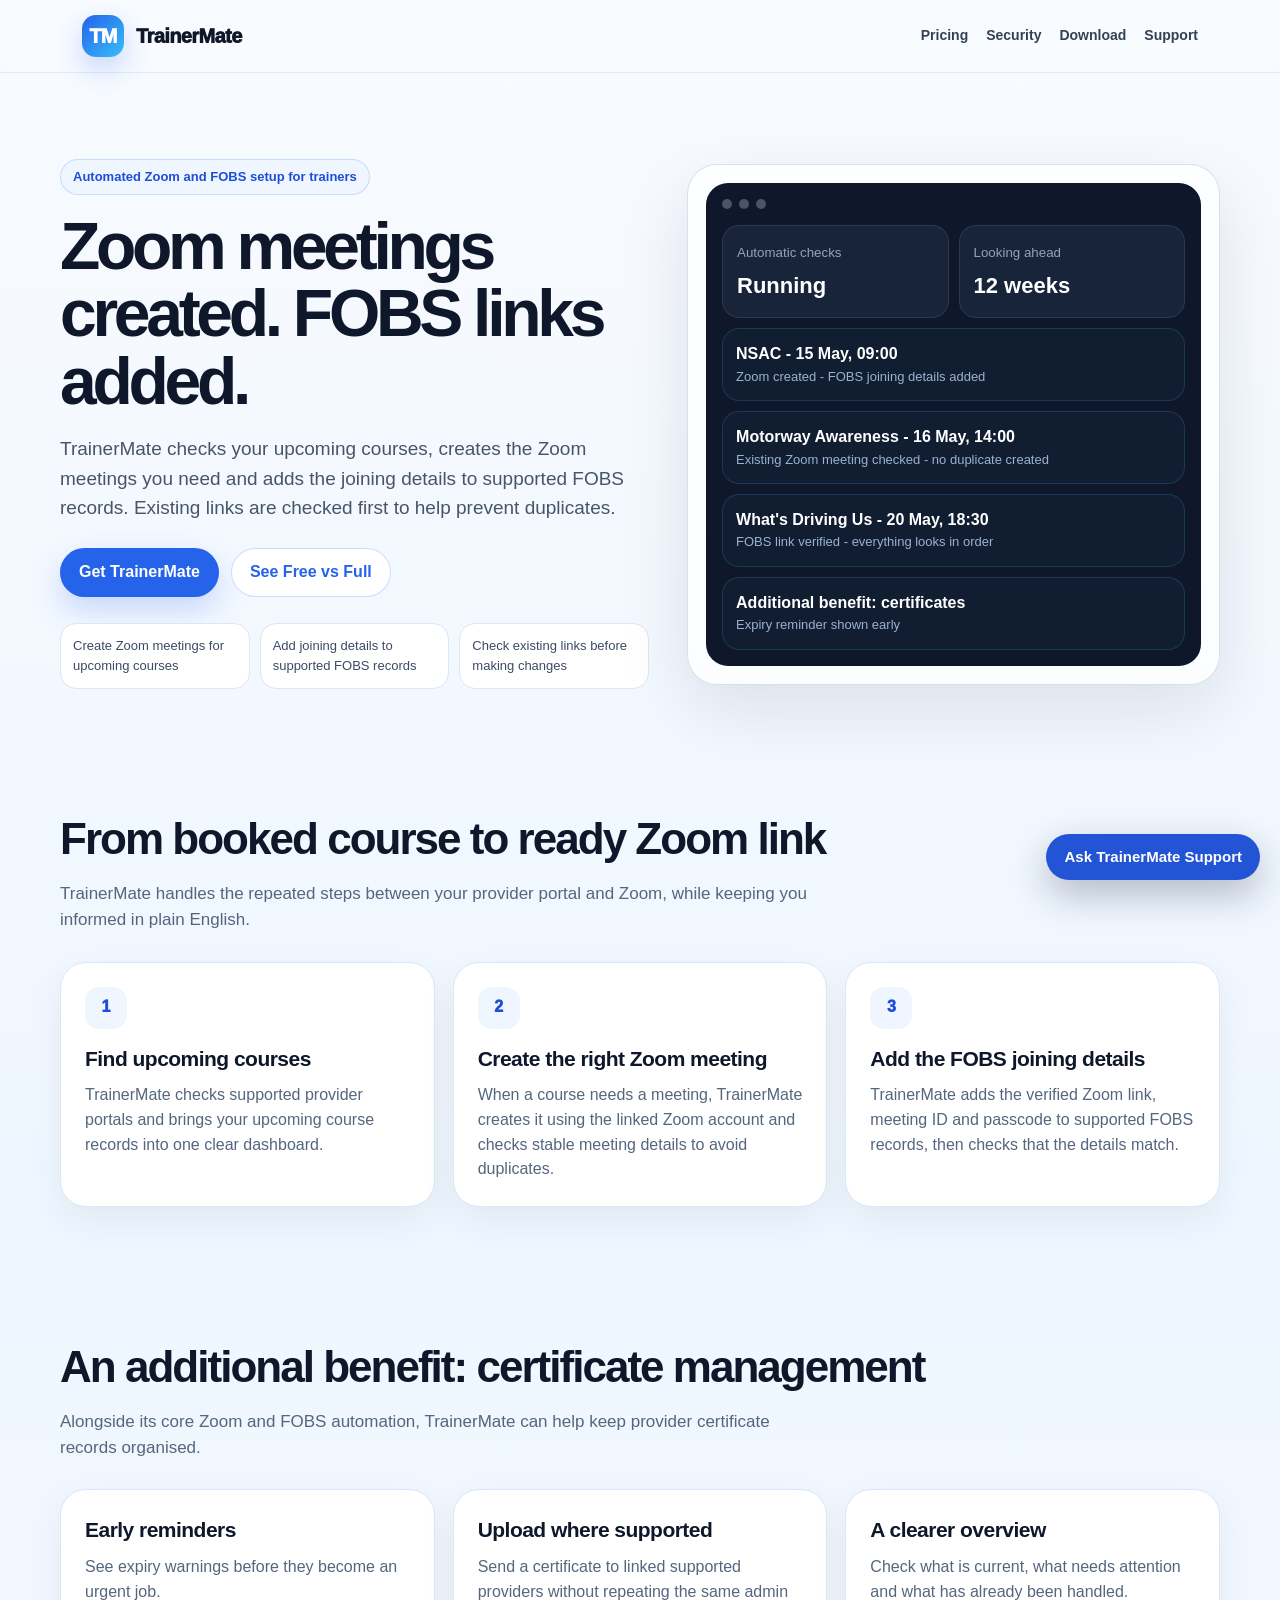
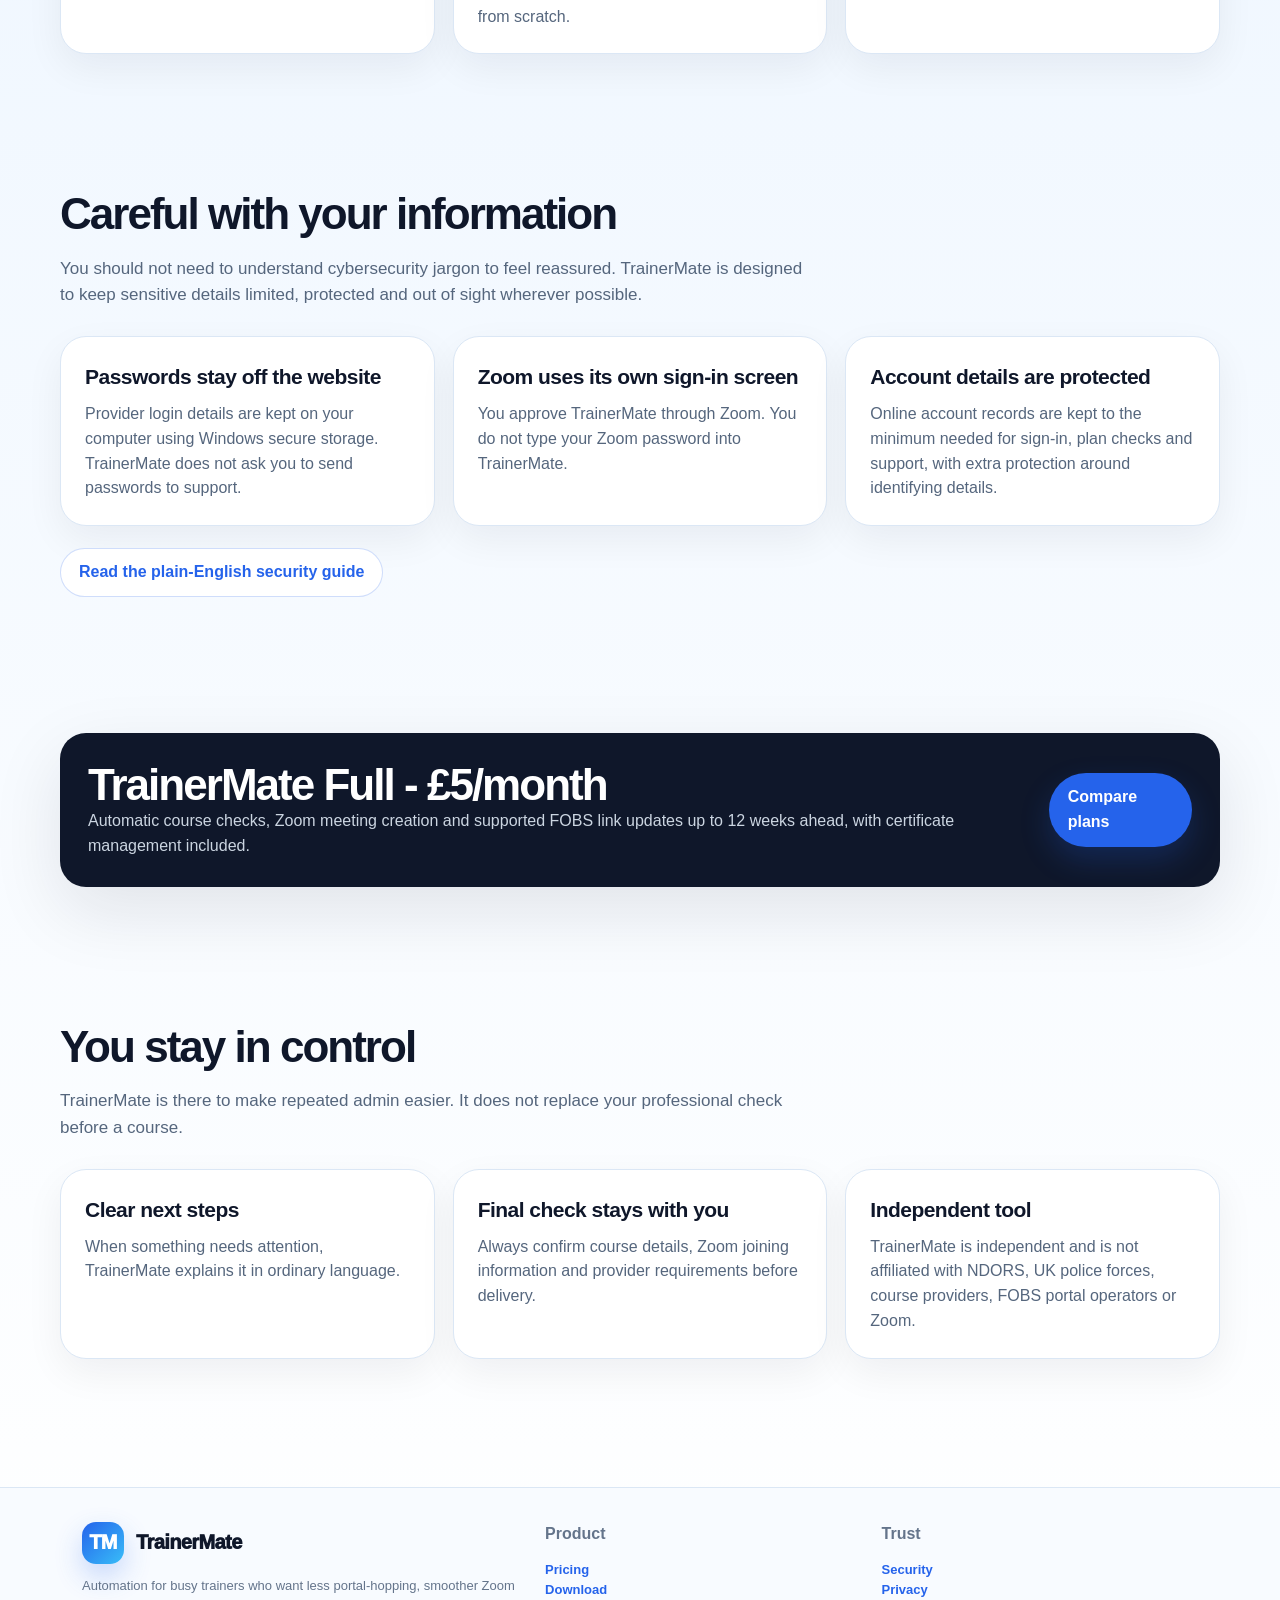
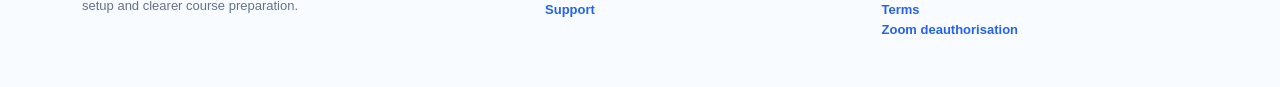
==== index.html @ 28681241 "Explain Windows publisher warning clearly" ====
<!doctype html><html lang="en"><head><meta charset="utf-8"><meta http-equiv="Cache-Control" content="no-cache, no-store, must-revalidate"><meta http-equiv="Pragma" content="no-cache"><meta http-equiv="Expires" content="0"><meta name="viewport" content="width=device-width,initial-scale=1"><title>TrainerMate — Zoom, FOBS and certificate automation for trainers</title><meta name="description" content="TrainerMate saves trainers time by creating Zoom links, adding them to supported FOBS meeting details, checking provider portals and helping manage certificates across providers."><link rel="stylesheet" href="./assets/styles.css?v=20260602-1"><style id="trainermate-inline-css">:root{--ink:#0f172a;--muted:#55667d;--line:#dbe7f5;--blue:#2563eb;--blue2:#38bdf8;--green:#059669;--amber:#d97706;--bg:#f7fbff;--panel:#ffffff;--shadow:0 24px 70px rgba(15,23,42,.10)}*{box-sizing:border-box}body{margin:0;font-family:Inter,Segoe UI,Arial,sans-serif;color:var(--ink);background:linear-gradient(180deg,#f8fbff,#eef6ff 38%,#ffffff);line-height:1.55}a{color:var(--blue);text-decoration:none;font-weight:750}a:hover{text-decoration:underline}.wrap{max-width:1160px;margin:0 auto;padding:0 22px}.top{position:sticky;top:0;z-index:20;background:rgba(248,251,255,.88);backdrop-filter:blur(14px);border-bottom:1px solid rgba(219,231,245,.8)}.nav{height:72px;display:flex;align-items:center;justify-content:space-between;gap:18px}.brand{display:flex;align-items:center;gap:12px;font-weight:950;font-size:20px;letter-spacing:-.03em;color:var(--ink)}.logo{width:42px;height:42px;border-radius:14px;background:linear-gradient(135deg,var(--blue),var(--blue2));display:grid;place-items:center;color:white;font-weight:950;box-shadow:0 12px 28px rgba(37,99,235,.24)}.links{display:flex;align-items:center;gap:18px;flex-wrap:wrap}.links a{font-size:14px;color:#334155}.btn{display:inline-flex;align-items:center;justify-content:center;gap:8px;border-radius:999px;border:1px solid transparent;background:var(--blue);color:white!important;padding:11px 18px;font-weight:850;box-shadow:0 13px 30px rgba(37,99,235,.22);text-decoration:none!important}.btn.soft{background:white;color:var(--blue)!important;border-color:rgba(37,99,235,.22);box-shadow:none}.btn.dark{background:#0f172a;color:white!important}.hero{padding:86px 0 58px;display:grid;grid-template-columns:minmax(0,1.05fr) minmax(320px,.95fr);gap:38px;align-items:center}.kicker{display:inline-flex;align-items:center;gap:8px;border:1px solid rgba(37,99,235,.18);background:#eff6ff;color:#1d4ed8;border-radius:999px;padding:7px 12px;font-weight:850;font-size:13px}.hero h1{font-size:clamp(40px,6vw,66px);line-height:1.02;letter-spacing:-.065em;margin:18px 0 16px}.lead{font-size:19px;color:#475569;max-width:650px}.hero-actions{display:flex;gap:12px;flex-wrap:wrap;margin-top:26px}.trust{display:grid;grid-template-columns:repeat(3,1fr);gap:10px;margin-top:26px}.trust div,.pill{background:white;border:1px solid var(--line);border-radius:16px;padding:12px;color:#3c4b62;font-size:13px}.mock{background:rgba(255,255,255,.74);border:1px solid rgba(148,163,184,.32);border-radius:30px;padding:18px;box-shadow:var(--shadow)}.screen{background:#0f172a;border-radius:22px;padding:16px;color:#e2e8f0;min-height:390px;overflow:hidden}.screen-top{display:flex;gap:7px;margin-bottom:16px}.screen-top span{width:10px;height:10px;border-radius:50%;background:#475569}.status-grid{display:grid;grid-template-columns:1fr 1fr;gap:10px}.status-card{background:#17243a;border:1px solid rgba(148,163,184,.16);border-radius:17px;padding:14px}.status-card small{color:#93a4ba}.status-card strong{display:block;color:white;font-size:22px;margin-top:4px}.course{background:#111d31;border:1px solid rgba(56,189,248,.18);border-radius:17px;padding:13px;margin-top:10px}.course b{color:white}.course span{display:block;color:#9ab2d0;font-size:13px}.section{padding:68px 0}.section h2{font-size:clamp(30px,4vw,44px);letter-spacing:-.045em;line-height:1.1;margin:0 0 12px}.section .intro{color:#55667d;font-size:17px;max-width:760px}.grid3{display:grid;grid-template-columns:repeat(3,1fr);gap:18px;margin-top:28px}.grid2{display:grid;grid-template-columns:repeat(2,1fr);gap:18px;margin-top:28px}.card{background:var(--panel);border:1px solid var(--line);border-radius:26px;padding:24px;box-shadow:0 14px 38px rgba(15,23,42,.06)}.card h3{margin:0 0 8px;font-size:21px;letter-spacing:-.025em}.card p{color:#55667d;margin:0}.icon{width:42px;height:42px;border-radius:14px;background:#eff6ff;color:#1d4ed8;display:grid;place-items:center;font-weight:950;margin-bottom:14px}.pricing{align-items:stretch}.price{font-size:42px;font-weight:950;letter-spacing:-.06em;margin:14px 0 4px}.features{display:grid;gap:10px;margin:18px 0}.features div{display:flex;gap:10px;color:#3b4b62}.features div:before{content:'✓';font-weight:950;color:var(--green)}.note{border-left:4px solid var(--amber);background:#fff7ed;border-radius:18px;padding:16px;color:#5f3b0b}.legal{max-width:920px}.legal h1{font-size:44px;letter-spacing:-.055em}.legal h2{font-size:26px;margin-top:36px;border-top:1px solid var(--line);padding-top:24px}.legal p,.legal li{color:#394a61}.legal ul{padding-left:22px}.footer{margin-top:60px;border-top:1px solid var(--line);background:#f8fbff;padding:34px 0;color:#64748b}.footer-grid{display:grid;grid-template-columns:1.4fr 1fr 1fr;gap:20px}.small{font-size:13px;color:#64748b}.banner{background:#0f172a;color:white;border-radius:26px;padding:28px;display:flex;align-items:center;justify-content:space-between;gap:20px;box-shadow:var(--shadow)}.banner p{color:#cbd5e1;margin:0}.security-list{display:grid;gap:14px}.security-row{display:grid;grid-template-columns:180px 1fr;gap:16px;border-bottom:1px solid var(--line);padding:14px 0}.security-row strong{color:#0f172a}.warning{border:1px solid rgba(217,119,6,.35);background:#fffbeb;border-radius:22px;padding:20px;color:#653a00}@media(max-width:880px){.hero{grid-template-columns:1fr;padding-top:50px}.grid3,.grid2,.trust,.footer-grid{grid-template-columns:1fr}.links{display:none}.banner{flex-direction:column;align-items:flex-start}.security-row{grid-template-columns:1fr}.mock{order:-1}}@media print{.top,.hero-actions,.footer{display:none}body{background:white}.card,.mock{box-shadow:none}}


.badge-line{display:flex;gap:10px;flex-wrap:wrap;margin-top:18px}.badge-line span{background:#eff6ff;border:1px solid rgba(37,99,235,.16);color:#1d4ed8;border-radius:999px;padding:8px 12px;font-weight:850;font-size:13px}.mini-list{display:grid;gap:10px;margin-top:14px}.mini-list div{background:#f8fbff;border:1px solid var(--line);border-radius:16px;padding:12px;color:#3b4b62}.timeline{display:grid;gap:12px;margin-top:24px}.timeline div{background:white;border:1px solid var(--line);border-radius:20px;padding:16px}.timeline b{display:block;margin-bottom:4px}.muted{color:#64748b}.center-actions{display:flex;gap:12px;flex-wrap:wrap;margin-top:22px}.quote{font-size:20px;line-height:1.45;color:#334155;background:#f8fbff;border:1px solid var(--line);border-radius:24px;padding:22px}.table-card{overflow:auto}.compare{width:100%;border-collapse:collapse}.compare th,.compare td{border-bottom:1px solid var(--line);padding:13px;text-align:left;vertical-align:top}.compare th{color:#0f172a}.compare td{color:#475569}.compare tr:last-child td{border-bottom:0}
</style></head><body><header class="top"><div class="wrap nav"><a class="brand" href="index.html"><span class="logo">TM</span><span>TrainerMate</span></a><nav class="links"><a href="pricing.html">Pricing</a><a href="security.html">Security</a><a href="download.html">Download</a><a href="support.html">Support</a></nav></div></header><main>
<section class="wrap hero"><div><span class="kicker">Automated Zoom and FOBS setup for trainers</span><h1>Zoom meetings created. FOBS links added.</h1><p class="lead">TrainerMate checks your upcoming courses, creates the Zoom meetings you need and adds the joining details to supported FOBS records. Existing links are checked first to help prevent duplicates.</p><div class="hero-actions"><a class="btn" href="download.html">Get TrainerMate</a><a class="btn soft" href="pricing.html">See Free vs Full</a></div><div class="trust"><div>Create Zoom meetings for upcoming courses</div><div>Add joining details to supported FOBS records</div><div>Check existing links before making changes</div></div></div><div class="mock"><div class="screen"><div class="screen-top"><span></span><span></span><span></span></div><div class="status-grid"><div class="status-card"><small>Automatic checks</small><strong>Running</strong></div><div class="status-card"><small>Looking ahead</small><strong>12 weeks</strong></div></div><div class="course"><b>NSAC - 15 May, 09:00</b><span>Zoom created - FOBS joining details added</span></div><div class="course"><b>Motorway Awareness - 16 May, 14:00</b><span>Existing Zoom meeting checked - no duplicate created</span></div><div class="course"><b>What's Driving Us - 20 May, 18:30</b><span>FOBS link verified - everything looks in order</span></div><div class="course"><b>Additional benefit: certificates</b><span>Expiry reminder shown early</span></div></div></div></section>
<section class="wrap section"><h2>From booked course to ready Zoom link</h2><p class="intro">TrainerMate handles the repeated steps between your provider portal and Zoom, while keeping you informed in plain English.</p><div class="grid3"><div class="card"><div class="icon">1</div><h3>Find upcoming courses</h3><p>TrainerMate checks supported provider portals and brings your upcoming course records into one clear dashboard.</p></div><div class="card"><div class="icon">2</div><h3>Create the right Zoom meeting</h3><p>When a course needs a meeting, TrainerMate creates it using the linked Zoom account and checks stable meeting details to avoid duplicates.</p></div><div class="card"><div class="icon">3</div><h3>Add the FOBS joining details</h3><p>TrainerMate adds the verified Zoom link, meeting ID and passcode to supported FOBS records, then checks that the details match.</p></div></div></section>
<section class="wrap section"><h2>An additional benefit: certificate management</h2><p class="intro">Alongside its core Zoom and FOBS automation, TrainerMate can help keep provider certificate records organised.</p><div class="grid3"><div class="card"><h3>Early reminders</h3><p>See expiry warnings before they become an urgent job.</p></div><div class="card"><h3>Upload where supported</h3><p>Send a certificate to linked supported providers without repeating the same admin from scratch.</p></div><div class="card"><h3>A clearer overview</h3><p>Check what is current, what needs attention and what has already been handled.</p></div></div></section>
<section class="wrap section"><h2>Careful with your information</h2><p class="intro">You should not need to understand cybersecurity jargon to feel reassured. TrainerMate is designed to keep sensitive details limited, protected and out of sight wherever possible.</p><div class="grid3"><div class="card"><h3>Passwords stay off the website</h3><p>Provider login details are kept on your computer using Windows secure storage. TrainerMate does not ask you to send passwords to support.</p></div><div class="card"><h3>Zoom uses its own sign-in screen</h3><p>You approve TrainerMate through Zoom. You do not type your Zoom password into TrainerMate.</p></div><div class="card"><h3>Account details are protected</h3><p>Online account records are kept to the minimum needed for sign-in, plan checks and support, with extra protection around identifying details.</p></div></div><div class="center-actions"><a class="btn soft" href="security.html">Read the plain-English security guide</a></div></section>
<section class="wrap section"><div class="banner"><div><h2 style="margin:0;color:white">TrainerMate Full - &pound;5/month</h2><p>Automatic course checks, Zoom meeting creation and supported FOBS link updates up to 12 weeks ahead, with certificate management included.</p></div><a class="btn" href="pricing.html">Compare plans</a></div></section>
<section class="wrap section"><h2>You stay in control</h2><p class="intro">TrainerMate is there to make repeated admin easier. It does not replace your professional check before a course.</p><div class="grid3"><div class="card"><h3>Clear next steps</h3><p>When something needs attention, TrainerMate explains it in ordinary language.</p></div><div class="card"><h3>Final check stays with you</h3><p>Always confirm course details, Zoom joining information and provider requirements before delivery.</p></div><div class="card"><h3>Independent tool</h3><p>TrainerMate is independent and is not affiliated with NDORS, UK police forces, course providers, FOBS portal operators or Zoom.</p></div></div></section>
</main><footer class="footer"><div class="wrap footer-grid"><div><a class="brand" href="index.html"><span class="logo">TM</span><span>TrainerMate</span></a><p class="small" style="margin-top:12px">Automation for busy trainers who want less portal-hopping, smoother Zoom setup and clearer course preparation.</p></div><div><b>Product</b><p class="small"><a href="pricing.html">Pricing</a><br><a href="download.html">Download</a><br><a href="support.html">Support</a></p></div><div><b>Trust</b><p class="small"><a href="security.html">Security</a><br><a href="privacy.html">Privacy</a><br><a href="terms.html">Terms</a><br><a href="zoom-deauthorization.html">Zoom deauthorisation</a></p></div></div></footer><script src="./assets/site-refresh.js?v=20260813-2"></script></body></html>
---- assets/styles.css ----
:root{--ink:#0f172a;--muted:#55667d;--line:#dbe7f5;--blue:#2563eb;--blue2:#38bdf8;--green:#059669;--amber:#d97706;--bg:#f7fbff;--panel:#ffffff;--shadow:0 24px 70px rgba(15,23,42,.10)}*{box-sizing:border-box}body{margin:0;font-family:Inter,Segoe UI,Arial,sans-serif;color:var(--ink);background:linear-gradient(180deg,#f8fbff,#eef6ff 38%,#ffffff);line-height:1.55}a{color:var(--blue);text-decoration:none;font-weight:750}a:hover{text-decoration:underline}.wrap{max-width:1160px;margin:0 auto;padding:0 22px}.top{position:sticky;top:0;z-index:20;background:rgba(248,251,255,.88);backdrop-filter:blur(14px);border-bottom:1px solid rgba(219,231,245,.8)}.nav{height:72px;display:flex;align-items:center;justify-content:space-between;gap:18px}.brand{display:flex;align-items:center;gap:12px;font-weight:950;font-size:20px;letter-spacing:-.03em;color:var(--ink)}.logo{width:42px;height:42px;border-radius:14px;background:linear-gradient(135deg,var(--blue),var(--blue2));display:grid;place-items:center;color:white;font-weight:950;box-shadow:0 12px 28px rgba(37,99,235,.24)}.links{display:flex;align-items:center;gap:18px;flex-wrap:wrap}.links a{font-size:14px;color:#334155}.btn{display:inline-flex;align-items:center;justify-content:center;gap:8px;border-radius:999px;border:1px solid transparent;background:var(--blue);color:white!important;padding:11px 18px;font-weight:850;box-shadow:0 13px 30px rgba(37,99,235,.22);text-decoration:none!important}.btn.soft{background:white;color:var(--blue)!important;border-color:rgba(37,99,235,.22);box-shadow:none}.btn.dark{background:#0f172a;color:white!important}.hero{padding:86px 0 58px;display:grid;grid-template-columns:minmax(0,1.05fr) minmax(320px,.95fr);gap:38px;align-items:center}.kicker{display:inline-flex;align-items:center;gap:8px;border:1px solid rgba(37,99,235,.18);background:#eff6ff;color:#1d4ed8;border-radius:999px;padding:7px 12px;font-weight:850;font-size:13px}.hero h1{font-size:clamp(40px,6vw,66px);line-height:1.02;letter-spacing:-.065em;margin:18px 0 16px}.lead{font-size:19px;color:#475569;max-width:650px}.hero-actions{display:flex;gap:12px;flex-wrap:wrap;margin-top:26px}.trust{display:grid;grid-template-columns:repeat(3,1fr);gap:10px;margin-top:26px}.trust div,.pill{background:white;border:1px solid var(--line);border-radius:16px;padding:12px;color:#3c4b62;font-size:13px}.mock{background:rgba(255,255,255,.74);border:1px solid rgba(148,163,184,.32);border-radius:30px;padding:18px;box-shadow:var(--shadow)}.screen{background:#0f172a;border-radius:22px;padding:16px;color:#e2e8f0;min-height:390px;overflow:hidden}.screen-top{display:flex;gap:7px;margin-bottom:16px}.screen-top span{width:10px;height:10px;border-radius:50%;background:#475569}.status-grid{display:grid;grid-template-columns:1fr 1fr;gap:10px}.status-card{background:#17243a;border:1px solid rgba(148,163,184,.16);border-radius:17px;padding:14px}.status-card small{color:#93a4ba}.status-card strong{display:block;color:white;font-size:22px;margin-top:4px}.course{background:#111d31;border:1px solid rgba(56,189,248,.18);border-radius:17px;padding:13px;margin-top:10px}.course b{color:white}.course span{display:block;color:#9ab2d0;font-size:13px}.section{padding:68px 0}.section h2{font-size:clamp(30px,4vw,44px);letter-spacing:-.045em;line-height:1.1;margin:0 0 12px}.section .intro{color:#55667d;font-size:17px;max-width:760px}.grid3{display:grid;grid-template-columns:repeat(3,1fr);gap:18px;margin-top:28px}.grid2{display:grid;grid-template-columns:repeat(2,1fr);gap:18px;margin-top:28px}.card{background:var(--panel);border:1px solid var(--line);border-radius:26px;padding:24px;box-shadow:0 14px 38px rgba(15,23,42,.06)}.card h3{margin:0 0 8px;font-size:21px;letter-spacing:-.025em}.card p{color:#55667d;margin:0}.icon{width:42px;height:42px;border-radius:14px;background:#eff6ff;color:#1d4ed8;display:grid;place-items:center;font-weight:950;margin-bottom:14px}.pricing{align-items:stretch}.price{font-size:42px;font-weight:950;letter-spacing:-.06em;margin:14px 0 4px}.features{display:grid;gap:10px;margin:18px 0}.features div{display:flex;gap:10px;color:#3b4b62}.features div:before{content:'✓';font-weight:950;color:var(--green)}.note{border-left:4px solid var(--amber);background:#fff7ed;border-radius:18px;padding:16px;color:#5f3b0b}.legal{max-width:920px}.legal h1{font-size:44px;letter-spacing:-.055em}.legal h2{font-size:26px;margin-top:36px;border-top:1px solid var(--line);padding-top:24px}.legal p,.legal li{color:#394a61}.legal ul{padding-left:22px}.footer{margin-top:60px;border-top:1px solid var(--line);background:#f8fbff;padding:34px 0;color:#64748b}.footer-grid{display:grid;grid-template-columns:1.4fr 1fr 1fr;gap:20px}.small{font-size:13px;color:#64748b}.banner{background:#0f172a;color:white;border-radius:26px;padding:28px;display:flex;align-items:center;justify-content:space-between;gap:20px;box-shadow:var(--shadow)}.banner p{color:#cbd5e1;margin:0}.security-list{display:grid;gap:14px}.security-row{display:grid;grid-template-columns:180px 1fr;gap:16px;border-bottom:1px solid var(--line);padding:14px 0}.security-row strong{color:#0f172a}.warning{border:1px solid rgba(217,119,6,.35);background:#fffbeb;border-radius:22px;padding:20px;color:#653a00}@media(max-width:880px){.hero{grid-template-columns:1fr;padding-top:50px}.grid3,.grid2,.trust,.footer-grid{grid-template-columns:1fr}.links{display:none}.banner{flex-direction:column;align-items:flex-start}.security-row{grid-template-columns:1fr}.mock{order:-1}}@media print{.top,.hero-actions,.footer{display:none}body{background:white}.card,.mock{box-shadow:none}}


.badge-line{display:flex;gap:10px;flex-wrap:wrap;margin-top:18px}.badge-line span{background:#eff6ff;border:1px solid rgba(37,99,235,.16);color:#1d4ed8;border-radius:999px;padding:8px 12px;font-weight:850;font-size:13px}.mini-list{display:grid;gap:10px;margin-top:14px}.mini-list div{background:#f8fbff;border:1px solid var(--line);border-radius:16px;padding:12px;color:#3b4b62}.timeline{display:grid;gap:12px;margin-top:24px}.timeline div{background:white;border:1px solid var(--line);border-radius:20px;padding:16px}.timeline b{display:block;margin-bottom:4px}.muted{color:#64748b}.center-actions{display:flex;gap:12px;flex-wrap:wrap;margin-top:22px}.quote{font-size:20px;line-height:1.45;color:#334155;background:#f8fbff;border:1px solid var(--line);border-radius:24px;padding:22px}.table-card{overflow:auto}.compare{width:100%;border-collapse:collapse}.compare th,.compare td{border-bottom:1px solid var(--line);padding:13px;text-align:left;vertical-align:top}.compare th{color:#0f172a}.compare td{color:#475569}.compare tr:last-child td{border-bottom:0}
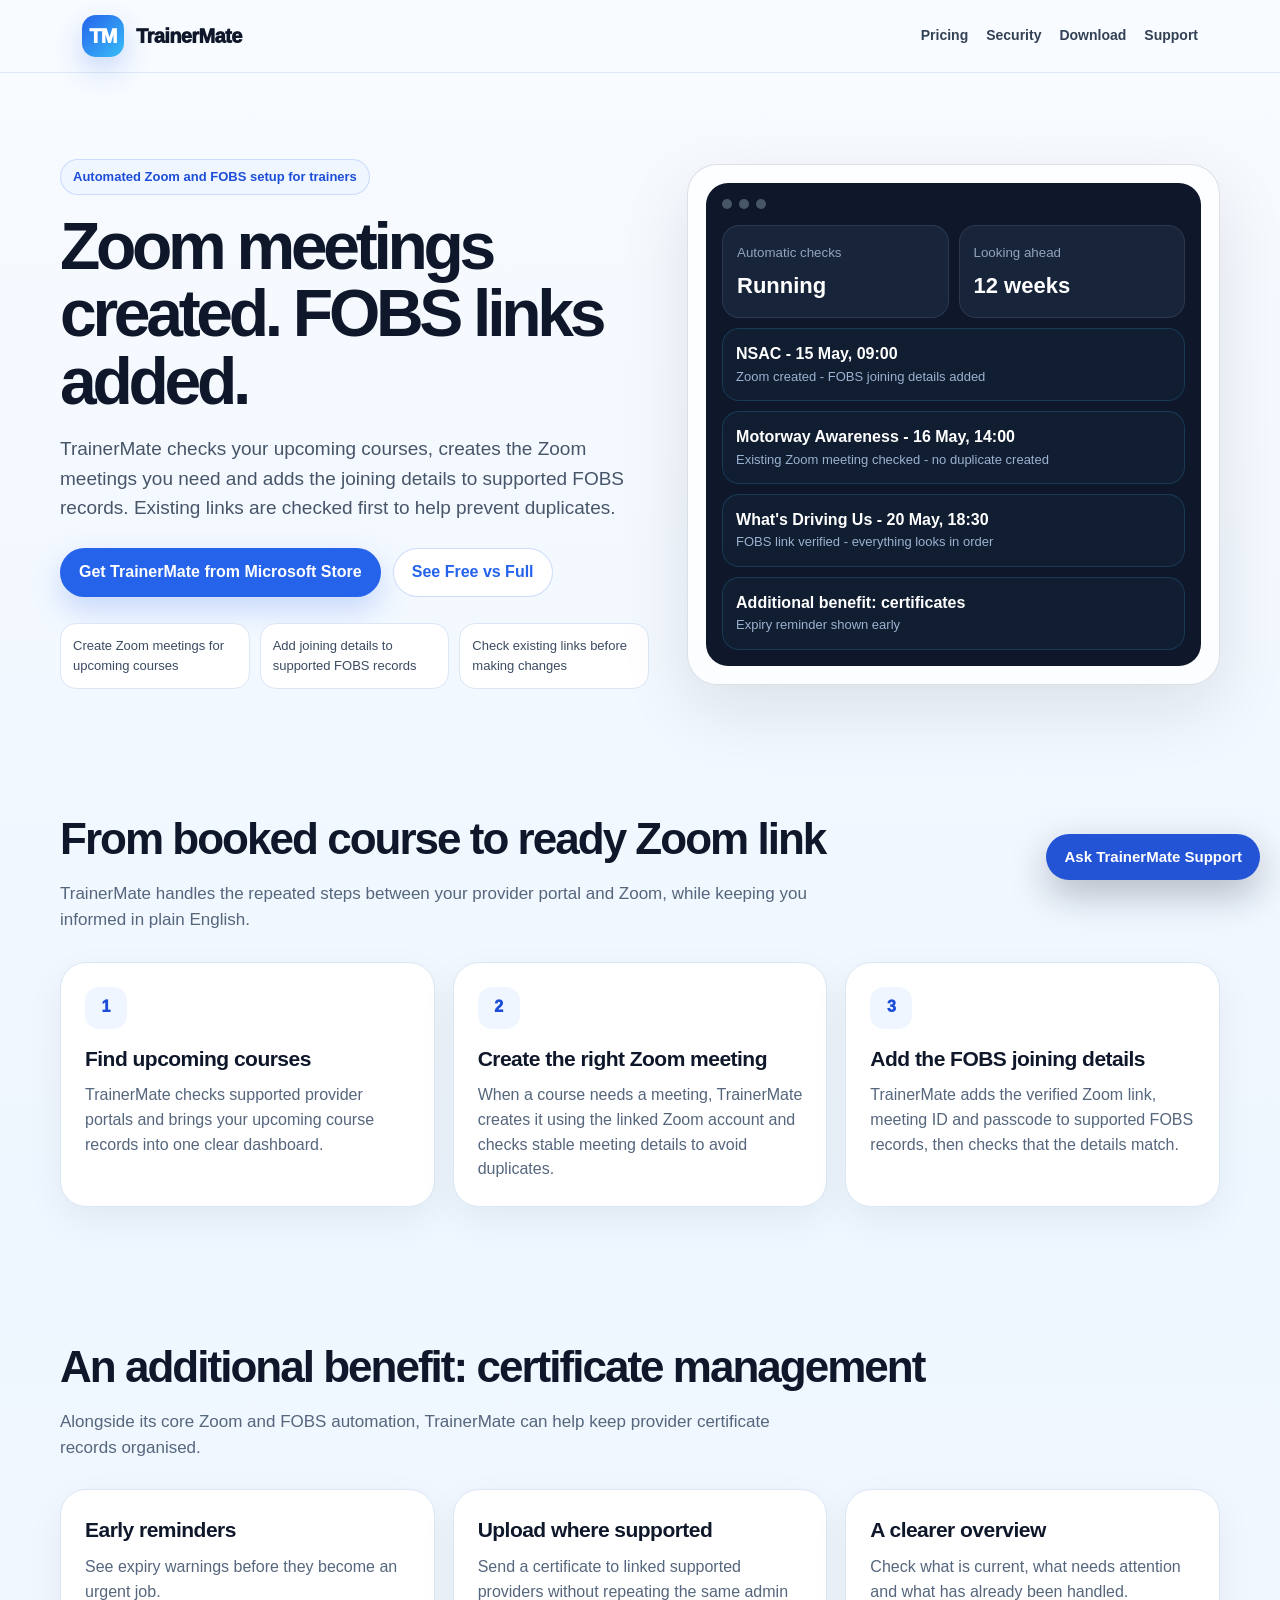
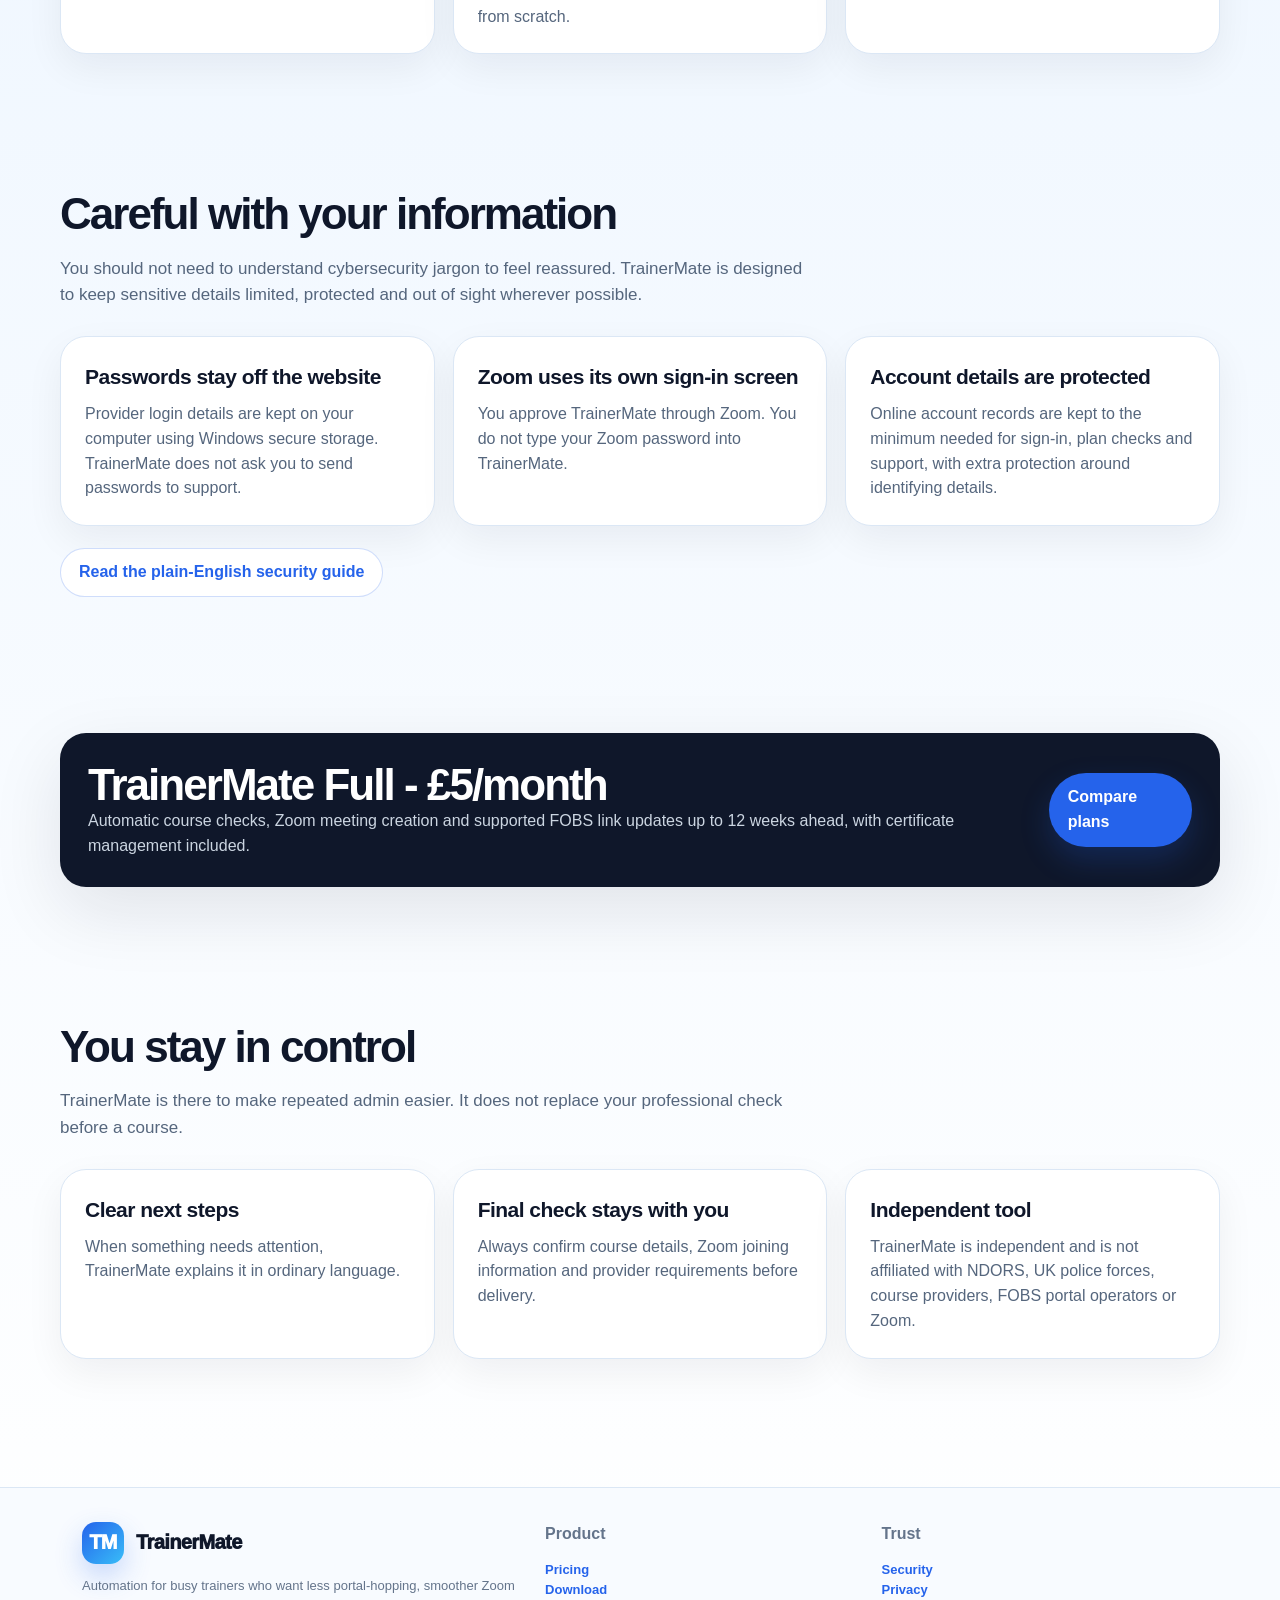
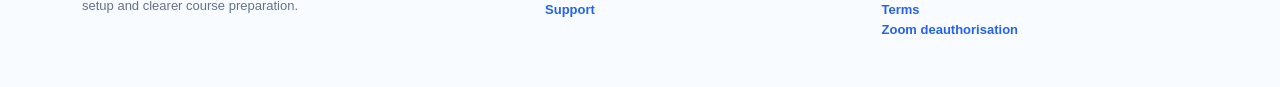
==== commit bff7da69: "Link homepage CTA to Microsoft Store" ====
--- a/index.html
+++ b/index.html
@@ -3,10 +3,10 @@
 
 .badge-line{display:flex;gap:10px;flex-wrap:wrap;margin-top:18px}.badge-line span{background:#eff6ff;border:1px solid rgba(37,99,235,.16);color:#1d4ed8;border-radius:999px;padding:8px 12px;font-weight:850;font-size:13px}.mini-list{display:grid;gap:10px;margin-top:14px}.mini-list div{background:#f8fbff;border:1px solid var(--line);border-radius:16px;padding:12px;color:#3b4b62}.timeline{display:grid;gap:12px;margin-top:24px}.timeline div{background:white;border:1px solid var(--line);border-radius:20px;padding:16px}.timeline b{display:block;margin-bottom:4px}.muted{color:#64748b}.center-actions{display:flex;gap:12px;flex-wrap:wrap;margin-top:22px}.quote{font-size:20px;line-height:1.45;color:#334155;background:#f8fbff;border:1px solid var(--line);border-radius:24px;padding:22px}.table-card{overflow:auto}.compare{width:100%;border-collapse:collapse}.compare th,.compare td{border-bottom:1px solid var(--line);padding:13px;text-align:left;vertical-align:top}.compare th{color:#0f172a}.compare td{color:#475569}.compare tr:last-child td{border-bottom:0}
 </style></head><body><header class="top"><div class="wrap nav"><a class="brand" href="index.html"><span class="logo">TM</span><span>TrainerMate</span></a><nav class="links"><a href="pricing.html">Pricing</a><a href="security.html">Security</a><a href="download.html">Download</a><a href="support.html">Support</a></nav></div></header><main>
-<section class="wrap hero"><div><span class="kicker">Automated Zoom and FOBS setup for trainers</span><h1>Zoom meetings created. FOBS links added.</h1><p class="lead">TrainerMate checks your upcoming courses, creates the Zoom meetings you need and adds the joining details to supported FOBS records. Existing links are checked first to help prevent duplicates.</p><div class="hero-actions"><a class="btn" href="download.html">Get TrainerMate</a><a class="btn soft" href="pricing.html">See Free vs Full</a></div><div class="trust"><div>Create Zoom meetings for upcoming courses</div><div>Add joining details to supported FOBS records</div><div>Check existing links before making changes</div></div></div><div class="mock"><div class="screen"><div class="screen-top"><span></span><span></span><span></span></div><div class="status-grid"><div class="status-card"><small>Automatic checks</small><strong>Running</strong></div><div class="status-card"><small>Looking ahead</small><strong>12 weeks</strong></div></div><div class="course"><b>NSAC - 15 May, 09:00</b><span>Zoom created - FOBS joining details added</span></div><div class="course"><b>Motorway Awareness - 16 May, 14:00</b><span>Existing Zoom meeting checked - no duplicate created</span></div><div class="course"><b>What's Driving Us - 20 May, 18:30</b><span>FOBS link verified - everything looks in order</span></div><div class="course"><b>Additional benefit: certificates</b><span>Expiry reminder shown early</span></div></div></div></section>
+<section class="wrap hero"><div><span class="kicker">Automated Zoom and FOBS setup for trainers</span><h1>Zoom meetings created. FOBS links added.</h1><p class="lead">TrainerMate checks your upcoming courses, creates the Zoom meetings you need and adds the joining details to supported FOBS records. Existing links are checked first to help prevent duplicates.</p><div class="hero-actions"><a class="btn" href="https://apps.microsoft.com/detail/9MWHCG72WP2N">Get TrainerMate from Microsoft Store</a><a class="btn soft" href="pricing.html">See Free vs Full</a></div><div class="trust"><div>Create Zoom meetings for upcoming courses</div><div>Add joining details to supported FOBS records</div><div>Check existing links before making changes</div></div></div><div class="mock"><div class="screen"><div class="screen-top"><span></span><span></span><span></span></div><div class="status-grid"><div class="status-card"><small>Automatic checks</small><strong>Running</strong></div><div class="status-card"><small>Looking ahead</small><strong>12 weeks</strong></div></div><div class="course"><b>NSAC - 15 May, 09:00</b><span>Zoom created - FOBS joining details added</span></div><div class="course"><b>Motorway Awareness - 16 May, 14:00</b><span>Existing Zoom meeting checked - no duplicate created</span></div><div class="course"><b>What's Driving Us - 20 May, 18:30</b><span>FOBS link verified - everything looks in order</span></div><div class="course"><b>Additional benefit: certificates</b><span>Expiry reminder shown early</span></div></div></div></section>
 <section class="wrap section"><h2>From booked course to ready Zoom link</h2><p class="intro">TrainerMate handles the repeated steps between your provider portal and Zoom, while keeping you informed in plain English.</p><div class="grid3"><div class="card"><div class="icon">1</div><h3>Find upcoming courses</h3><p>TrainerMate checks supported provider portals and brings your upcoming course records into one clear dashboard.</p></div><div class="card"><div class="icon">2</div><h3>Create the right Zoom meeting</h3><p>When a course needs a meeting, TrainerMate creates it using the linked Zoom account and checks stable meeting details to avoid duplicates.</p></div><div class="card"><div class="icon">3</div><h3>Add the FOBS joining details</h3><p>TrainerMate adds the verified Zoom link, meeting ID and passcode to supported FOBS records, then checks that the details match.</p></div></div></section>
 <section class="wrap section"><h2>An additional benefit: certificate management</h2><p class="intro">Alongside its core Zoom and FOBS automation, TrainerMate can help keep provider certificate records organised.</p><div class="grid3"><div class="card"><h3>Early reminders</h3><p>See expiry warnings before they become an urgent job.</p></div><div class="card"><h3>Upload where supported</h3><p>Send a certificate to linked supported providers without repeating the same admin from scratch.</p></div><div class="card"><h3>A clearer overview</h3><p>Check what is current, what needs attention and what has already been handled.</p></div></div></section>
 <section class="wrap section"><h2>Careful with your information</h2><p class="intro">You should not need to understand cybersecurity jargon to feel reassured. TrainerMate is designed to keep sensitive details limited, protected and out of sight wherever possible.</p><div class="grid3"><div class="card"><h3>Passwords stay off the website</h3><p>Provider login details are kept on your computer using Windows secure storage. TrainerMate does not ask you to send passwords to support.</p></div><div class="card"><h3>Zoom uses its own sign-in screen</h3><p>You approve TrainerMate through Zoom. You do not type your Zoom password into TrainerMate.</p></div><div class="card"><h3>Account details are protected</h3><p>Online account records are kept to the minimum needed for sign-in, plan checks and support, with extra protection around identifying details.</p></div></div><div class="center-actions"><a class="btn soft" href="security.html">Read the plain-English security guide</a></div></section>
 <section class="wrap section"><div class="banner"><div><h2 style="margin:0;color:white">TrainerMate Full - &pound;5/month</h2><p>Automatic course checks, Zoom meeting creation and supported FOBS link updates up to 12 weeks ahead, with certificate management included.</p></div><a class="btn" href="pricing.html">Compare plans</a></div></section>
 <section class="wrap section"><h2>You stay in control</h2><p class="intro">TrainerMate is there to make repeated admin easier. It does not replace your professional check before a course.</p><div class="grid3"><div class="card"><h3>Clear next steps</h3><p>When something needs attention, TrainerMate explains it in ordinary language.</p></div><div class="card"><h3>Final check stays with you</h3><p>Always confirm course details, Zoom joining information and provider requirements before delivery.</p></div><div class="card"><h3>Independent tool</h3><p>TrainerMate is independent and is not affiliated with NDORS, UK police forces, course providers, FOBS portal operators or Zoom.</p></div></div></section>
-</main><footer class="footer"><div class="wrap footer-grid"><div><a class="brand" href="index.html"><span class="logo">TM</span><span>TrainerMate</span></a><p class="small" style="margin-top:12px">Automation for busy trainers who want less portal-hopping, smoother Zoom setup and clearer course preparation.</p></div><div><b>Product</b><p class="small"><a href="pricing.html">Pricing</a><br><a href="download.html">Download</a><br><a href="support.html">Support</a></p></div><div><b>Trust</b><p class="small"><a href="security.html">Security</a><br><a href="privacy.html">Privacy</a><br><a href="terms.html">Terms</a><br><a href="zoom-deauthorization.html">Zoom deauthorisation</a></p></div></div></footer><script src="./assets/site-refresh.js?v=20260813-2"></script></body></html>
+</main><footer class="footer"><div class="wrap footer-grid"><div><a class="brand" href="index.html"><span class="logo">TM</span><span>TrainerMate</span></a><p class="small" style="margin-top:12px">Automation for busy trainers who want less portal-hopping, smoother Zoom setup and clearer course preparation.</p></div><div><b>Product</b><p class="small"><a href="pricing.html">Pricing</a><br><a href="download.html">Download</a><br><a href="support.html">Support</a></p></div><div><b>Trust</b><p class="small"><a href="security.html">Security</a><br><a href="privacy.html">Privacy</a><br><a href="terms.html">Terms</a><br><a href="zoom-deauthorization.html">Zoom deauthorisation</a></p></div></div></footer><script src="./assets/site-refresh.js?v=20260813-4"></script></body></html>
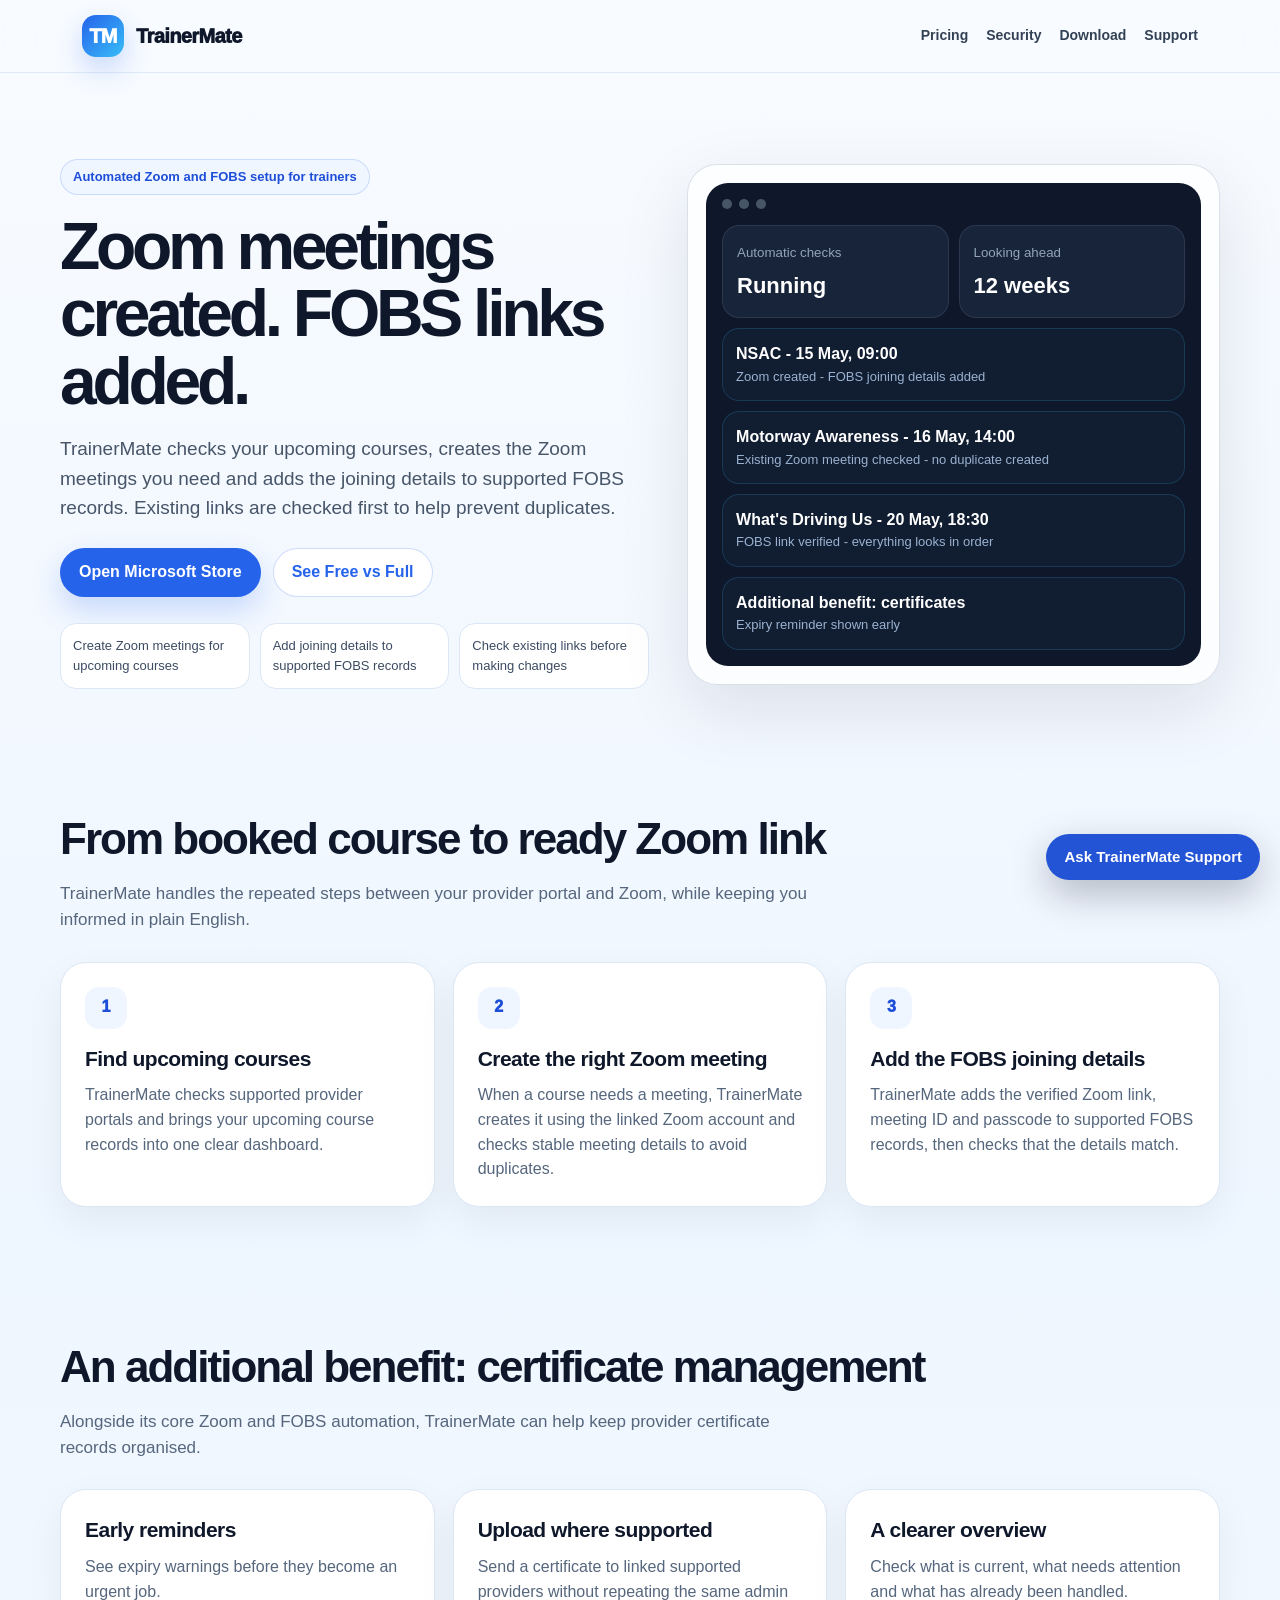
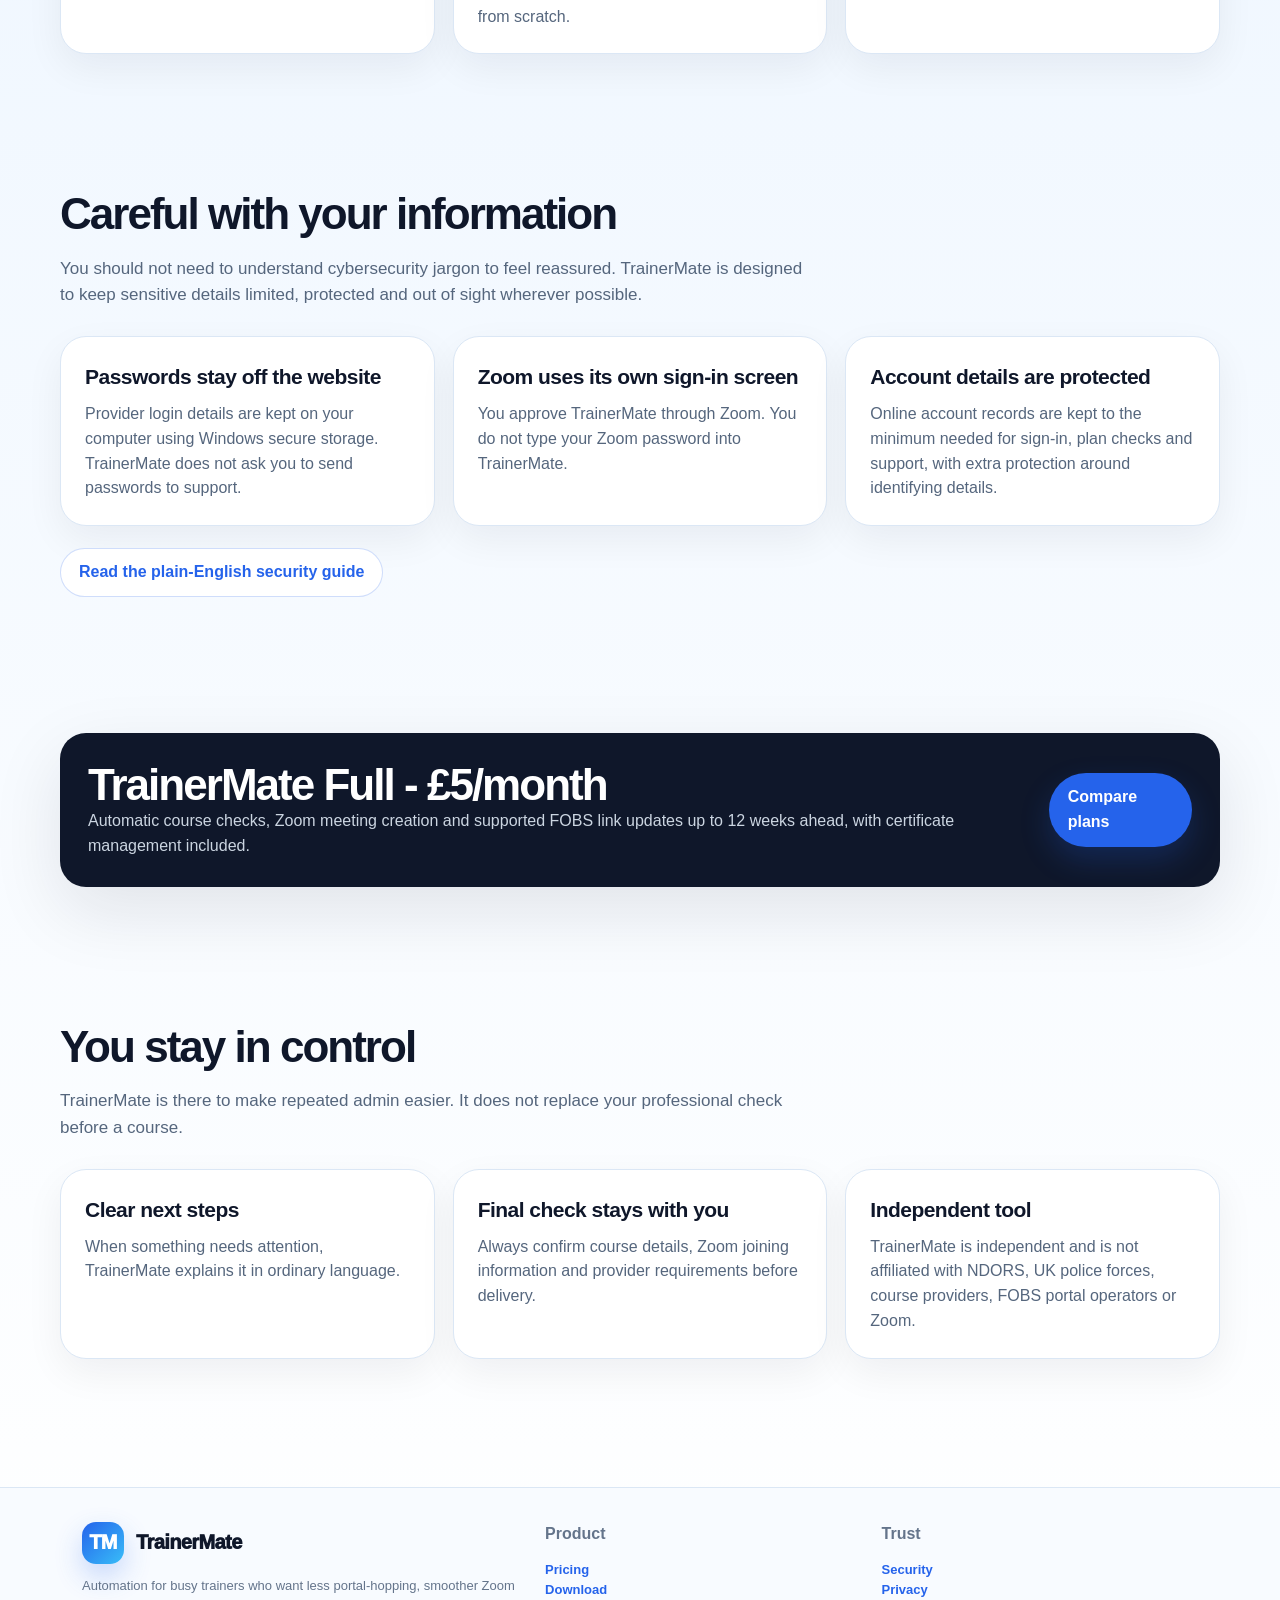
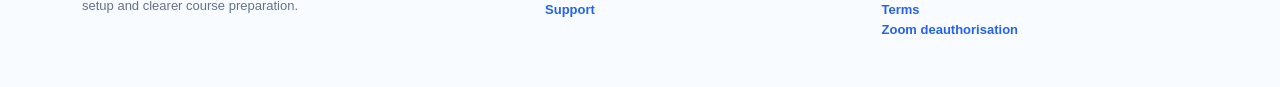
==== commit e73e58d9: "Open TrainerMate directly in Microsoft Store" ====
--- a/index.html
+++ b/index.html
@@ -3,7 +3,7 @@
 
 .badge-line{display:flex;gap:10px;flex-wrap:wrap;margin-top:18px}.badge-line span{background:#eff6ff;border:1px solid rgba(37,99,235,.16);color:#1d4ed8;border-radius:999px;padding:8px 12px;font-weight:850;font-size:13px}.mini-list{display:grid;gap:10px;margin-top:14px}.mini-list div{background:#f8fbff;border:1px solid var(--line);border-radius:16px;padding:12px;color:#3b4b62}.timeline{display:grid;gap:12px;margin-top:24px}.timeline div{background:white;border:1px solid var(--line);border-radius:20px;padding:16px}.timeline b{display:block;margin-bottom:4px}.muted{color:#64748b}.center-actions{display:flex;gap:12px;flex-wrap:wrap;margin-top:22px}.quote{font-size:20px;line-height:1.45;color:#334155;background:#f8fbff;border:1px solid var(--line);border-radius:24px;padding:22px}.table-card{overflow:auto}.compare{width:100%;border-collapse:collapse}.compare th,.compare td{border-bottom:1px solid var(--line);padding:13px;text-align:left;vertical-align:top}.compare th{color:#0f172a}.compare td{color:#475569}.compare tr:last-child td{border-bottom:0}
 </style></head><body><header class="top"><div class="wrap nav"><a class="brand" href="index.html"><span class="logo">TM</span><span>TrainerMate</span></a><nav class="links"><a href="pricing.html">Pricing</a><a href="security.html">Security</a><a href="download.html">Download</a><a href="support.html">Support</a></nav></div></header><main>
-<section class="wrap hero"><div><span class="kicker">Automated Zoom and FOBS setup for trainers</span><h1>Zoom meetings created. FOBS links added.</h1><p class="lead">TrainerMate checks your upcoming courses, creates the Zoom meetings you need and adds the joining details to supported FOBS records. Existing links are checked first to help prevent duplicates.</p><div class="hero-actions"><a class="btn" href="https://apps.microsoft.com/detail/9MWHCG72WP2N">Get TrainerMate from Microsoft Store</a><a class="btn soft" href="pricing.html">See Free vs Full</a></div><div class="trust"><div>Create Zoom meetings for upcoming courses</div><div>Add joining details to supported FOBS records</div><div>Check existing links before making changes</div></div></div><div class="mock"><div class="screen"><div class="screen-top"><span></span><span></span><span></span></div><div class="status-grid"><div class="status-card"><small>Automatic checks</small><strong>Running</strong></div><div class="status-card"><small>Looking ahead</small><strong>12 weeks</strong></div></div><div class="course"><b>NSAC - 15 May, 09:00</b><span>Zoom created - FOBS joining details added</span></div><div class="course"><b>Motorway Awareness - 16 May, 14:00</b><span>Existing Zoom meeting checked - no duplicate created</span></div><div class="course"><b>What's Driving Us - 20 May, 18:30</b><span>FOBS link verified - everything looks in order</span></div><div class="course"><b>Additional benefit: certificates</b><span>Expiry reminder shown early</span></div></div></div></section>
+<section class="wrap hero"><div><span class="kicker">Automated Zoom and FOBS setup for trainers</span><h1>Zoom meetings created. FOBS links added.</h1><p class="lead">TrainerMate checks your upcoming courses, creates the Zoom meetings you need and adds the joining details to supported FOBS records. Existing links are checked first to help prevent duplicates.</p><div class="hero-actions"><a class="btn" href="ms-windows-store://pdp/?ProductId=9MWHCG72WP2N">Open Microsoft Store</a><a class="btn soft" href="pricing.html">See Free vs Full</a></div><div class="trust"><div>Create Zoom meetings for upcoming courses</div><div>Add joining details to supported FOBS records</div><div>Check existing links before making changes</div></div></div><div class="mock"><div class="screen"><div class="screen-top"><span></span><span></span><span></span></div><div class="status-grid"><div class="status-card"><small>Automatic checks</small><strong>Running</strong></div><div class="status-card"><small>Looking ahead</small><strong>12 weeks</strong></div></div><div class="course"><b>NSAC - 15 May, 09:00</b><span>Zoom created - FOBS joining details added</span></div><div class="course"><b>Motorway Awareness - 16 May, 14:00</b><span>Existing Zoom meeting checked - no duplicate created</span></div><div class="course"><b>What's Driving Us - 20 May, 18:30</b><span>FOBS link verified - everything looks in order</span></div><div class="course"><b>Additional benefit: certificates</b><span>Expiry reminder shown early</span></div></div></div></section>
 <section class="wrap section"><h2>From booked course to ready Zoom link</h2><p class="intro">TrainerMate handles the repeated steps between your provider portal and Zoom, while keeping you informed in plain English.</p><div class="grid3"><div class="card"><div class="icon">1</div><h3>Find upcoming courses</h3><p>TrainerMate checks supported provider portals and brings your upcoming course records into one clear dashboard.</p></div><div class="card"><div class="icon">2</div><h3>Create the right Zoom meeting</h3><p>When a course needs a meeting, TrainerMate creates it using the linked Zoom account and checks stable meeting details to avoid duplicates.</p></div><div class="card"><div class="icon">3</div><h3>Add the FOBS joining details</h3><p>TrainerMate adds the verified Zoom link, meeting ID and passcode to supported FOBS records, then checks that the details match.</p></div></div></section>
 <section class="wrap section"><h2>An additional benefit: certificate management</h2><p class="intro">Alongside its core Zoom and FOBS automation, TrainerMate can help keep provider certificate records organised.</p><div class="grid3"><div class="card"><h3>Early reminders</h3><p>See expiry warnings before they become an urgent job.</p></div><div class="card"><h3>Upload where supported</h3><p>Send a certificate to linked supported providers without repeating the same admin from scratch.</p></div><div class="card"><h3>A clearer overview</h3><p>Check what is current, what needs attention and what has already been handled.</p></div></div></section>
 <section class="wrap section"><h2>Careful with your information</h2><p class="intro">You should not need to understand cybersecurity jargon to feel reassured. TrainerMate is designed to keep sensitive details limited, protected and out of sight wherever possible.</p><div class="grid3"><div class="card"><h3>Passwords stay off the website</h3><p>Provider login details are kept on your computer using Windows secure storage. TrainerMate does not ask you to send passwords to support.</p></div><div class="card"><h3>Zoom uses its own sign-in screen</h3><p>You approve TrainerMate through Zoom. You do not type your Zoom password into TrainerMate.</p></div><div class="card"><h3>Account details are protected</h3><p>Online account records are kept to the minimum needed for sign-in, plan checks and support, with extra protection around identifying details.</p></div></div><div class="center-actions"><a class="btn soft" href="security.html">Read the plain-English security guide</a></div></section>
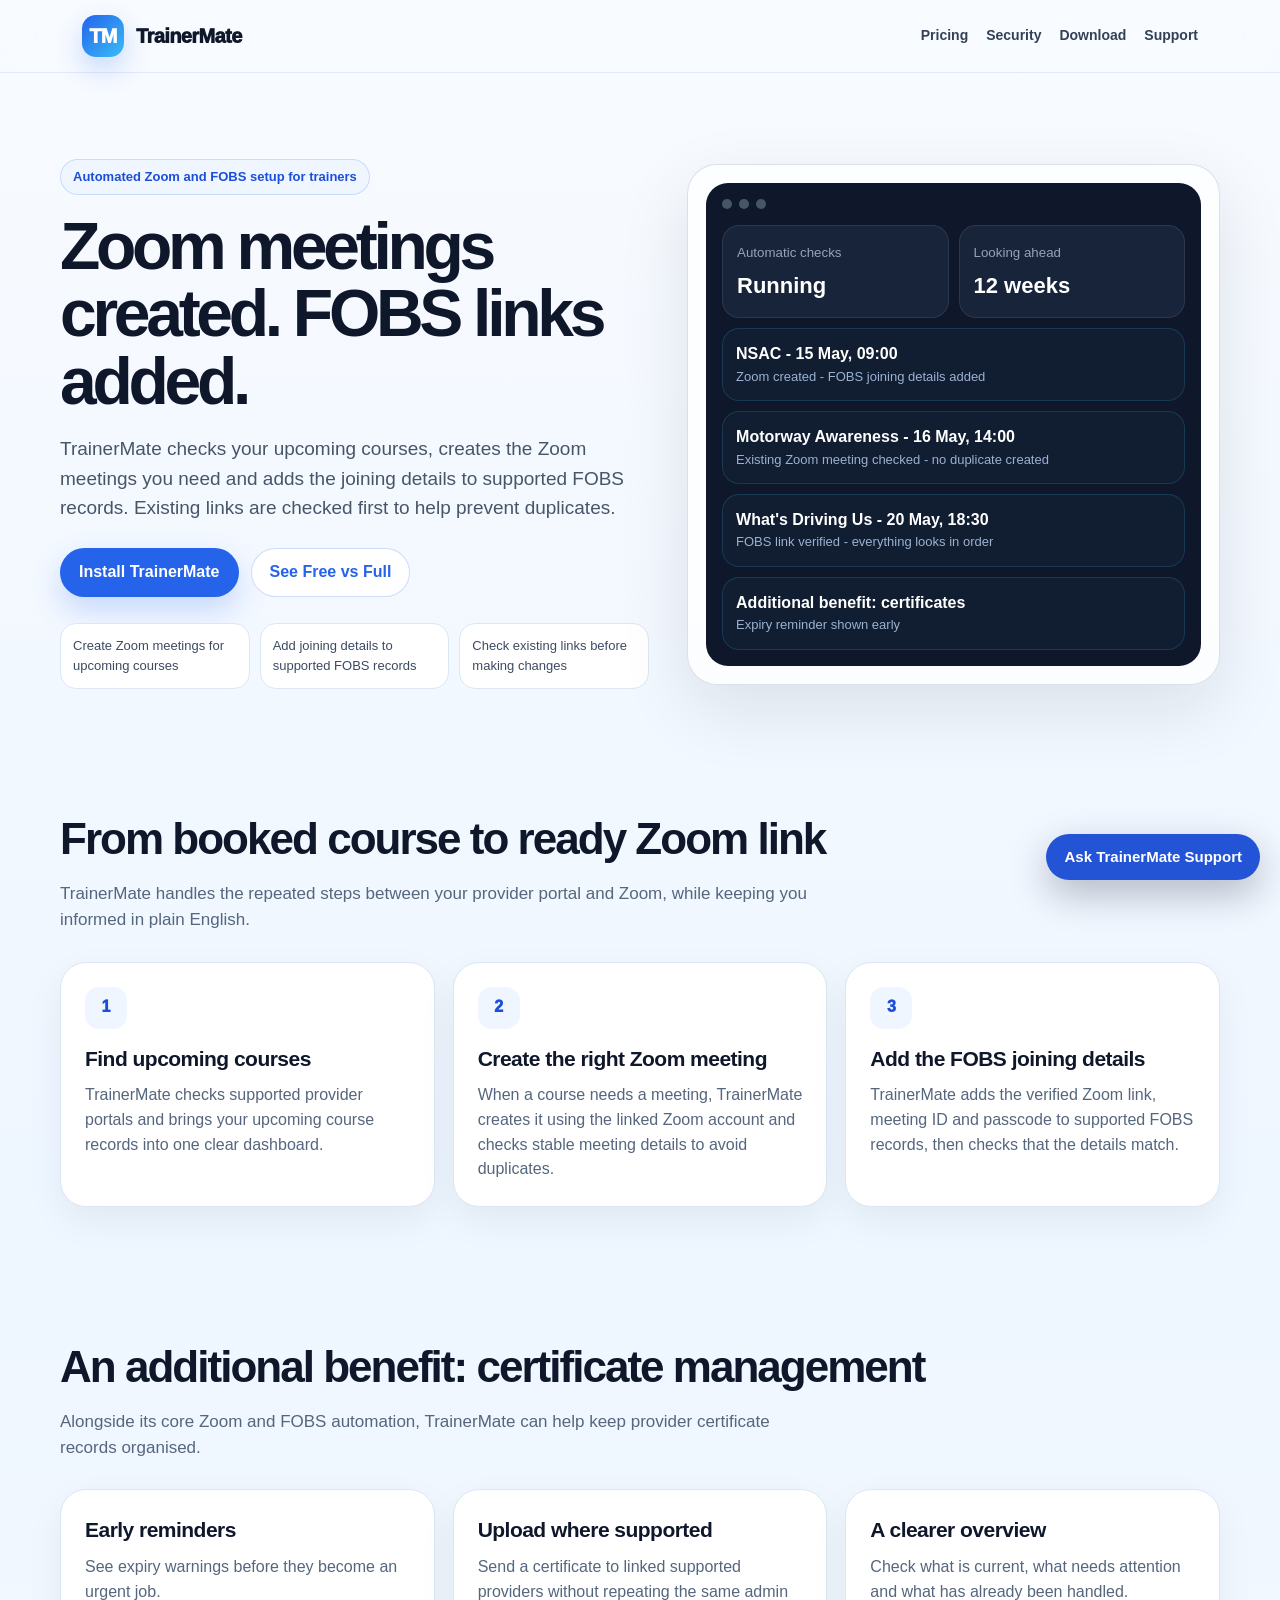
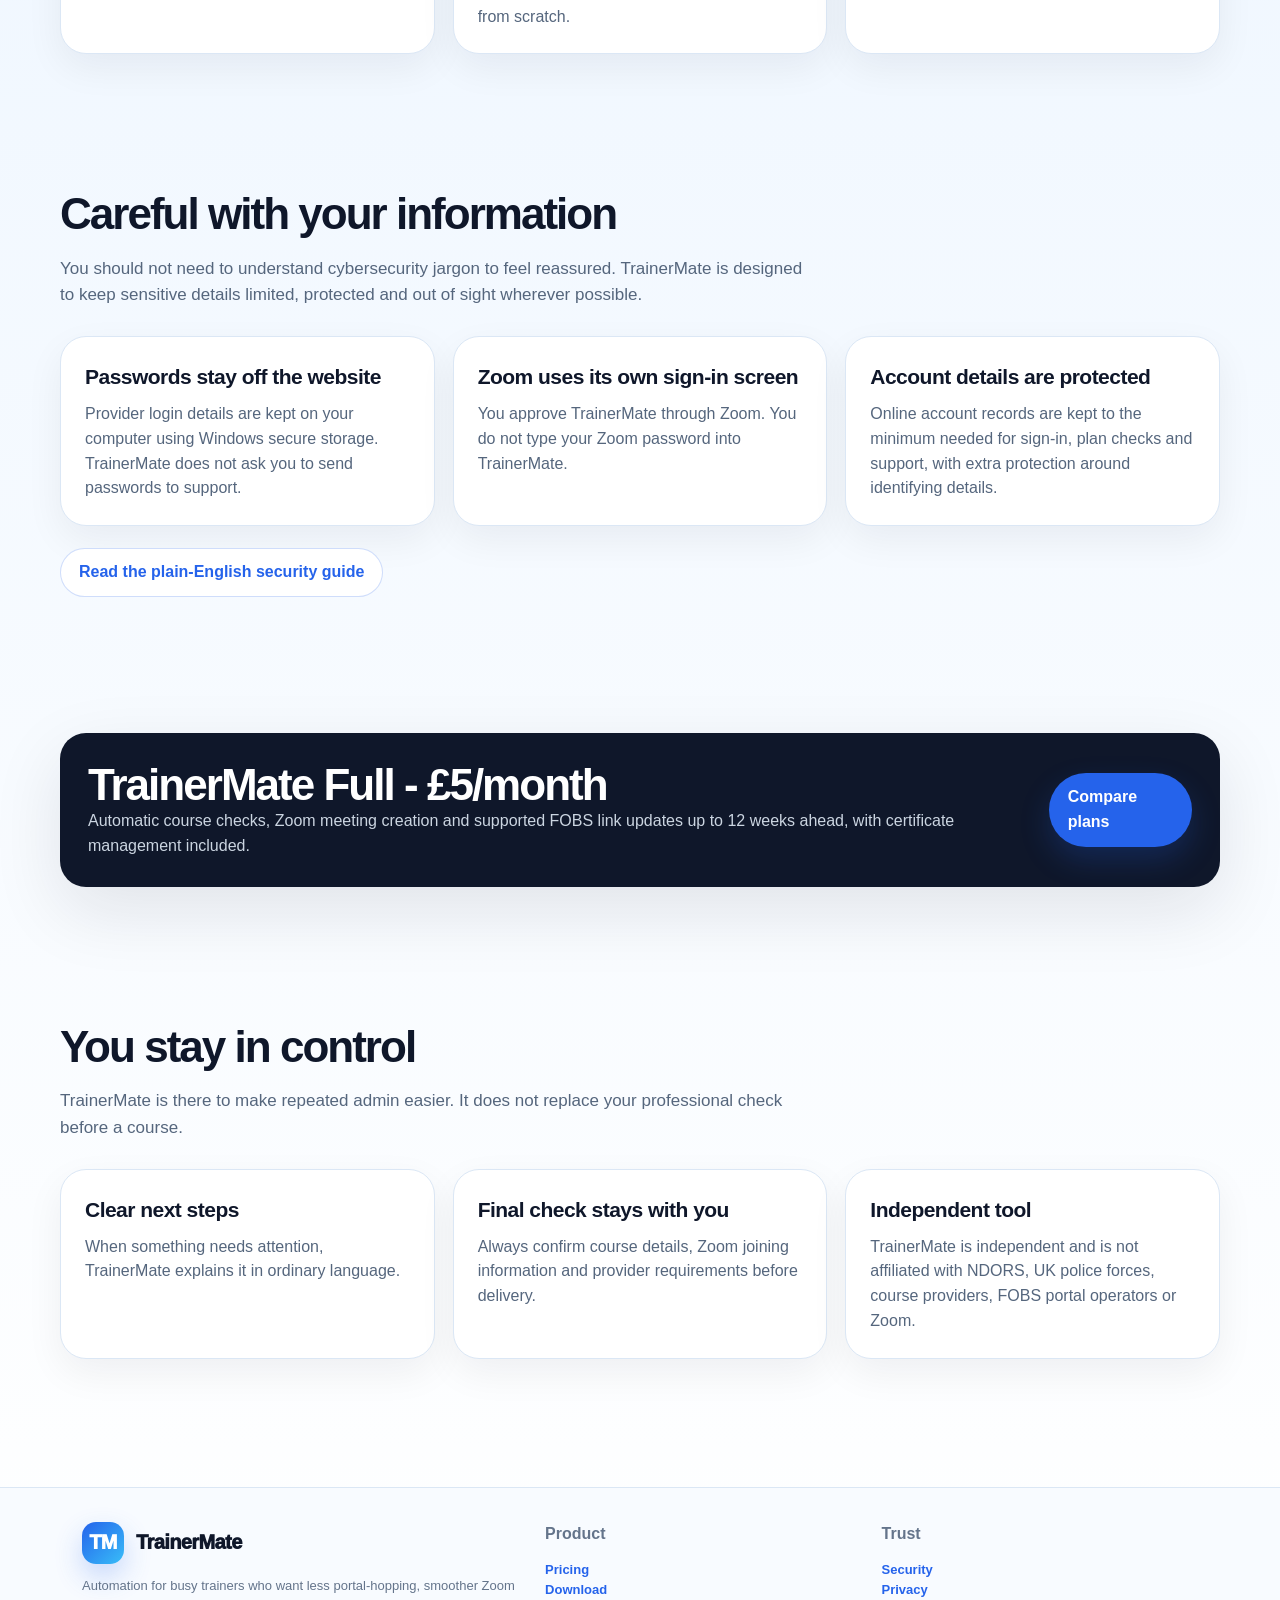
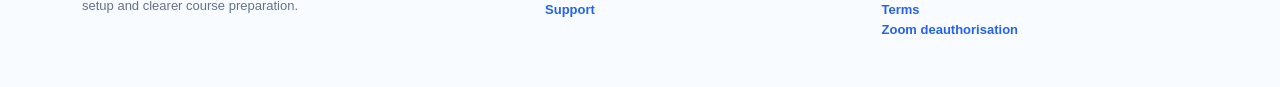
==== commit 1fb6e5d8: "Use Microsoft Store direct web installer" ====
--- a/index.html
+++ b/index.html
@@ -2,11 +2,11 @@
 
 
 .badge-line{display:flex;gap:10px;flex-wrap:wrap;margin-top:18px}.badge-line span{background:#eff6ff;border:1px solid rgba(37,99,235,.16);color:#1d4ed8;border-radius:999px;padding:8px 12px;font-weight:850;font-size:13px}.mini-list{display:grid;gap:10px;margin-top:14px}.mini-list div{background:#f8fbff;border:1px solid var(--line);border-radius:16px;padding:12px;color:#3b4b62}.timeline{display:grid;gap:12px;margin-top:24px}.timeline div{background:white;border:1px solid var(--line);border-radius:20px;padding:16px}.timeline b{display:block;margin-bottom:4px}.muted{color:#64748b}.center-actions{display:flex;gap:12px;flex-wrap:wrap;margin-top:22px}.quote{font-size:20px;line-height:1.45;color:#334155;background:#f8fbff;border:1px solid var(--line);border-radius:24px;padding:22px}.table-card{overflow:auto}.compare{width:100%;border-collapse:collapse}.compare th,.compare td{border-bottom:1px solid var(--line);padding:13px;text-align:left;vertical-align:top}.compare th{color:#0f172a}.compare td{color:#475569}.compare tr:last-child td{border-bottom:0}
-</style></head><body><header class="top"><div class="wrap nav"><a class="brand" href="index.html"><span class="logo">TM</span><span>TrainerMate</span></a><nav class="links"><a href="pricing.html">Pricing</a><a href="security.html">Security</a><a href="download.html">Download</a><a href="support.html">Support</a></nav></div></header><main>
-<section class="wrap hero"><div><span class="kicker">Automated Zoom and FOBS setup for trainers</span><h1>Zoom meetings created. FOBS links added.</h1><p class="lead">TrainerMate checks your upcoming courses, creates the Zoom meetings you need and adds the joining details to supported FOBS records. Existing links are checked first to help prevent duplicates.</p><div class="hero-actions"><a class="btn" href="ms-windows-store://pdp/?ProductId=9MWHCG72WP2N">Open Microsoft Store</a><a class="btn soft" href="pricing.html">See Free vs Full</a></div><div class="trust"><div>Create Zoom meetings for upcoming courses</div><div>Add joining details to supported FOBS records</div><div>Check existing links before making changes</div></div></div><div class="mock"><div class="screen"><div class="screen-top"><span></span><span></span><span></span></div><div class="status-grid"><div class="status-card"><small>Automatic checks</small><strong>Running</strong></div><div class="status-card"><small>Looking ahead</small><strong>12 weeks</strong></div></div><div class="course"><b>NSAC - 15 May, 09:00</b><span>Zoom created - FOBS joining details added</span></div><div class="course"><b>Motorway Awareness - 16 May, 14:00</b><span>Existing Zoom meeting checked - no duplicate created</span></div><div class="course"><b>What's Driving Us - 20 May, 18:30</b><span>FOBS link verified - everything looks in order</span></div><div class="course"><b>Additional benefit: certificates</b><span>Expiry reminder shown early</span></div></div></div></section>
+</style></head><body><header class="top"><div class="wrap nav"><a class="brand" href="index.html"><span class="logo">TM</span><span>TrainerMate</span></a><nav class="links"><a href="pricing.html">Pricing</a><a href="security.html">Security</a><a href="https://apps.microsoft.com/detail/9MWHCG72WP2N?mode=direct">Download</a><a href="support.html">Support</a></nav></div></header><main>
+<section class="wrap hero"><div><span class="kicker">Automated Zoom and FOBS setup for trainers</span><h1>Zoom meetings created. FOBS links added.</h1><p class="lead">TrainerMate checks your upcoming courses, creates the Zoom meetings you need and adds the joining details to supported FOBS records. Existing links are checked first to help prevent duplicates.</p><div class="hero-actions"><a class="btn" href="https://apps.microsoft.com/detail/9MWHCG72WP2N?mode=direct">Install TrainerMate</a><a class="btn soft" href="pricing.html">See Free vs Full</a></div><div class="trust"><div>Create Zoom meetings for upcoming courses</div><div>Add joining details to supported FOBS records</div><div>Check existing links before making changes</div></div></div><div class="mock"><div class="screen"><div class="screen-top"><span></span><span></span><span></span></div><div class="status-grid"><div class="status-card"><small>Automatic checks</small><strong>Running</strong></div><div class="status-card"><small>Looking ahead</small><strong>12 weeks</strong></div></div><div class="course"><b>NSAC - 15 May, 09:00</b><span>Zoom created - FOBS joining details added</span></div><div class="course"><b>Motorway Awareness - 16 May, 14:00</b><span>Existing Zoom meeting checked - no duplicate created</span></div><div class="course"><b>What's Driving Us - 20 May, 18:30</b><span>FOBS link verified - everything looks in order</span></div><div class="course"><b>Additional benefit: certificates</b><span>Expiry reminder shown early</span></div></div></div></section>
 <section class="wrap section"><h2>From booked course to ready Zoom link</h2><p class="intro">TrainerMate handles the repeated steps between your provider portal and Zoom, while keeping you informed in plain English.</p><div class="grid3"><div class="card"><div class="icon">1</div><h3>Find upcoming courses</h3><p>TrainerMate checks supported provider portals and brings your upcoming course records into one clear dashboard.</p></div><div class="card"><div class="icon">2</div><h3>Create the right Zoom meeting</h3><p>When a course needs a meeting, TrainerMate creates it using the linked Zoom account and checks stable meeting details to avoid duplicates.</p></div><div class="card"><div class="icon">3</div><h3>Add the FOBS joining details</h3><p>TrainerMate adds the verified Zoom link, meeting ID and passcode to supported FOBS records, then checks that the details match.</p></div></div></section>
 <section class="wrap section"><h2>An additional benefit: certificate management</h2><p class="intro">Alongside its core Zoom and FOBS automation, TrainerMate can help keep provider certificate records organised.</p><div class="grid3"><div class="card"><h3>Early reminders</h3><p>See expiry warnings before they become an urgent job.</p></div><div class="card"><h3>Upload where supported</h3><p>Send a certificate to linked supported providers without repeating the same admin from scratch.</p></div><div class="card"><h3>A clearer overview</h3><p>Check what is current, what needs attention and what has already been handled.</p></div></div></section>
 <section class="wrap section"><h2>Careful with your information</h2><p class="intro">You should not need to understand cybersecurity jargon to feel reassured. TrainerMate is designed to keep sensitive details limited, protected and out of sight wherever possible.</p><div class="grid3"><div class="card"><h3>Passwords stay off the website</h3><p>Provider login details are kept on your computer using Windows secure storage. TrainerMate does not ask you to send passwords to support.</p></div><div class="card"><h3>Zoom uses its own sign-in screen</h3><p>You approve TrainerMate through Zoom. You do not type your Zoom password into TrainerMate.</p></div><div class="card"><h3>Account details are protected</h3><p>Online account records are kept to the minimum needed for sign-in, plan checks and support, with extra protection around identifying details.</p></div></div><div class="center-actions"><a class="btn soft" href="security.html">Read the plain-English security guide</a></div></section>
 <section class="wrap section"><div class="banner"><div><h2 style="margin:0;color:white">TrainerMate Full - &pound;5/month</h2><p>Automatic course checks, Zoom meeting creation and supported FOBS link updates up to 12 weeks ahead, with certificate management included.</p></div><a class="btn" href="pricing.html">Compare plans</a></div></section>
 <section class="wrap section"><h2>You stay in control</h2><p class="intro">TrainerMate is there to make repeated admin easier. It does not replace your professional check before a course.</p><div class="grid3"><div class="card"><h3>Clear next steps</h3><p>When something needs attention, TrainerMate explains it in ordinary language.</p></div><div class="card"><h3>Final check stays with you</h3><p>Always confirm course details, Zoom joining information and provider requirements before delivery.</p></div><div class="card"><h3>Independent tool</h3><p>TrainerMate is independent and is not affiliated with NDORS, UK police forces, course providers, FOBS portal operators or Zoom.</p></div></div></section>
-</main><footer class="footer"><div class="wrap footer-grid"><div><a class="brand" href="index.html"><span class="logo">TM</span><span>TrainerMate</span></a><p class="small" style="margin-top:12px">Automation for busy trainers who want less portal-hopping, smoother Zoom setup and clearer course preparation.</p></div><div><b>Product</b><p class="small"><a href="pricing.html">Pricing</a><br><a href="download.html">Download</a><br><a href="support.html">Support</a></p></div><div><b>Trust</b><p class="small"><a href="security.html">Security</a><br><a href="privacy.html">Privacy</a><br><a href="terms.html">Terms</a><br><a href="zoom-deauthorization.html">Zoom deauthorisation</a></p></div></div></footer><script src="./assets/site-refresh.js?v=20260813-4"></script></body></html>
+</main><footer class="footer"><div class="wrap footer-grid"><div><a class="brand" href="index.html"><span class="logo">TM</span><span>TrainerMate</span></a><p class="small" style="margin-top:12px">Automation for busy trainers who want less portal-hopping, smoother Zoom setup and clearer course preparation.</p></div><div><b>Product</b><p class="small"><a href="pricing.html">Pricing</a><br><a href="https://apps.microsoft.com/detail/9MWHCG72WP2N?mode=direct">Download</a><br><a href="support.html">Support</a></p></div><div><b>Trust</b><p class="small"><a href="security.html">Security</a><br><a href="privacy.html">Privacy</a><br><a href="terms.html">Terms</a><br><a href="zoom-deauthorization.html">Zoom deauthorisation</a></p></div></div></footer><script src="./assets/site-refresh.js?v=20260813-4"></script></body></html>
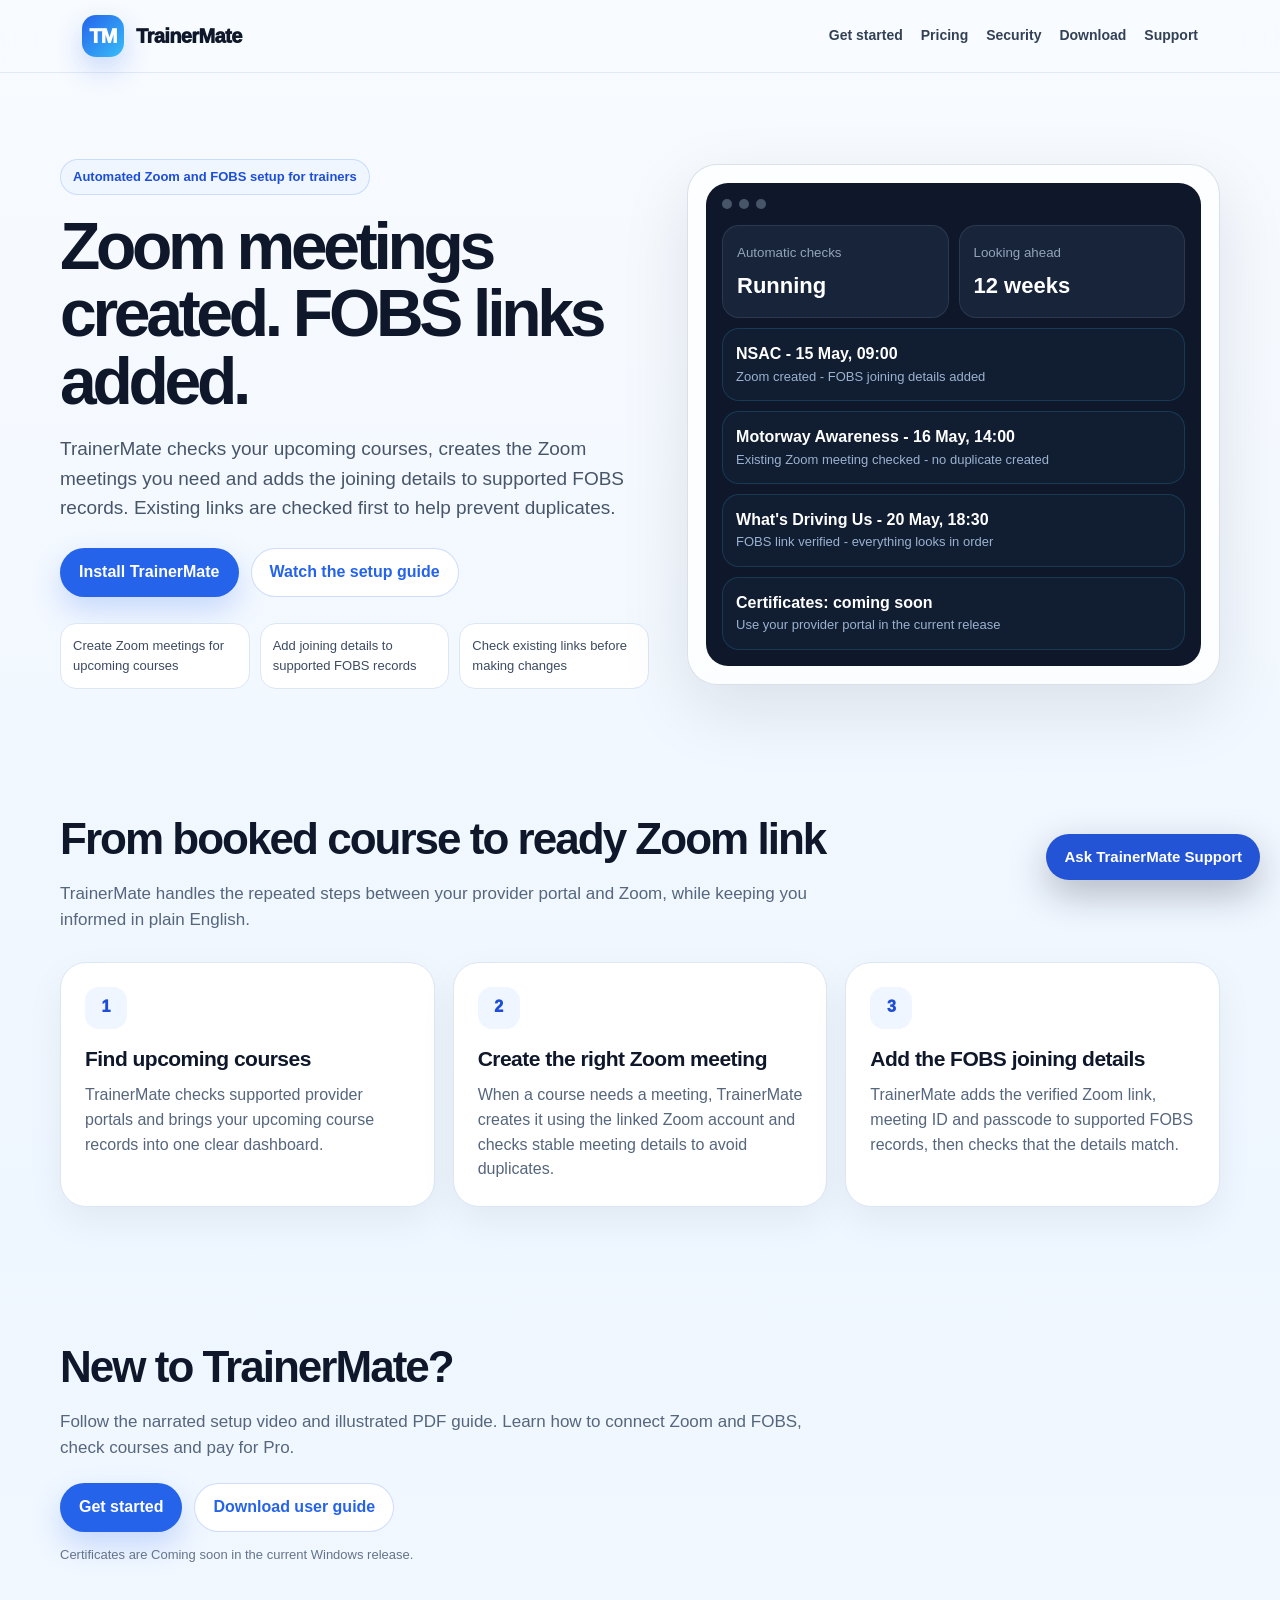
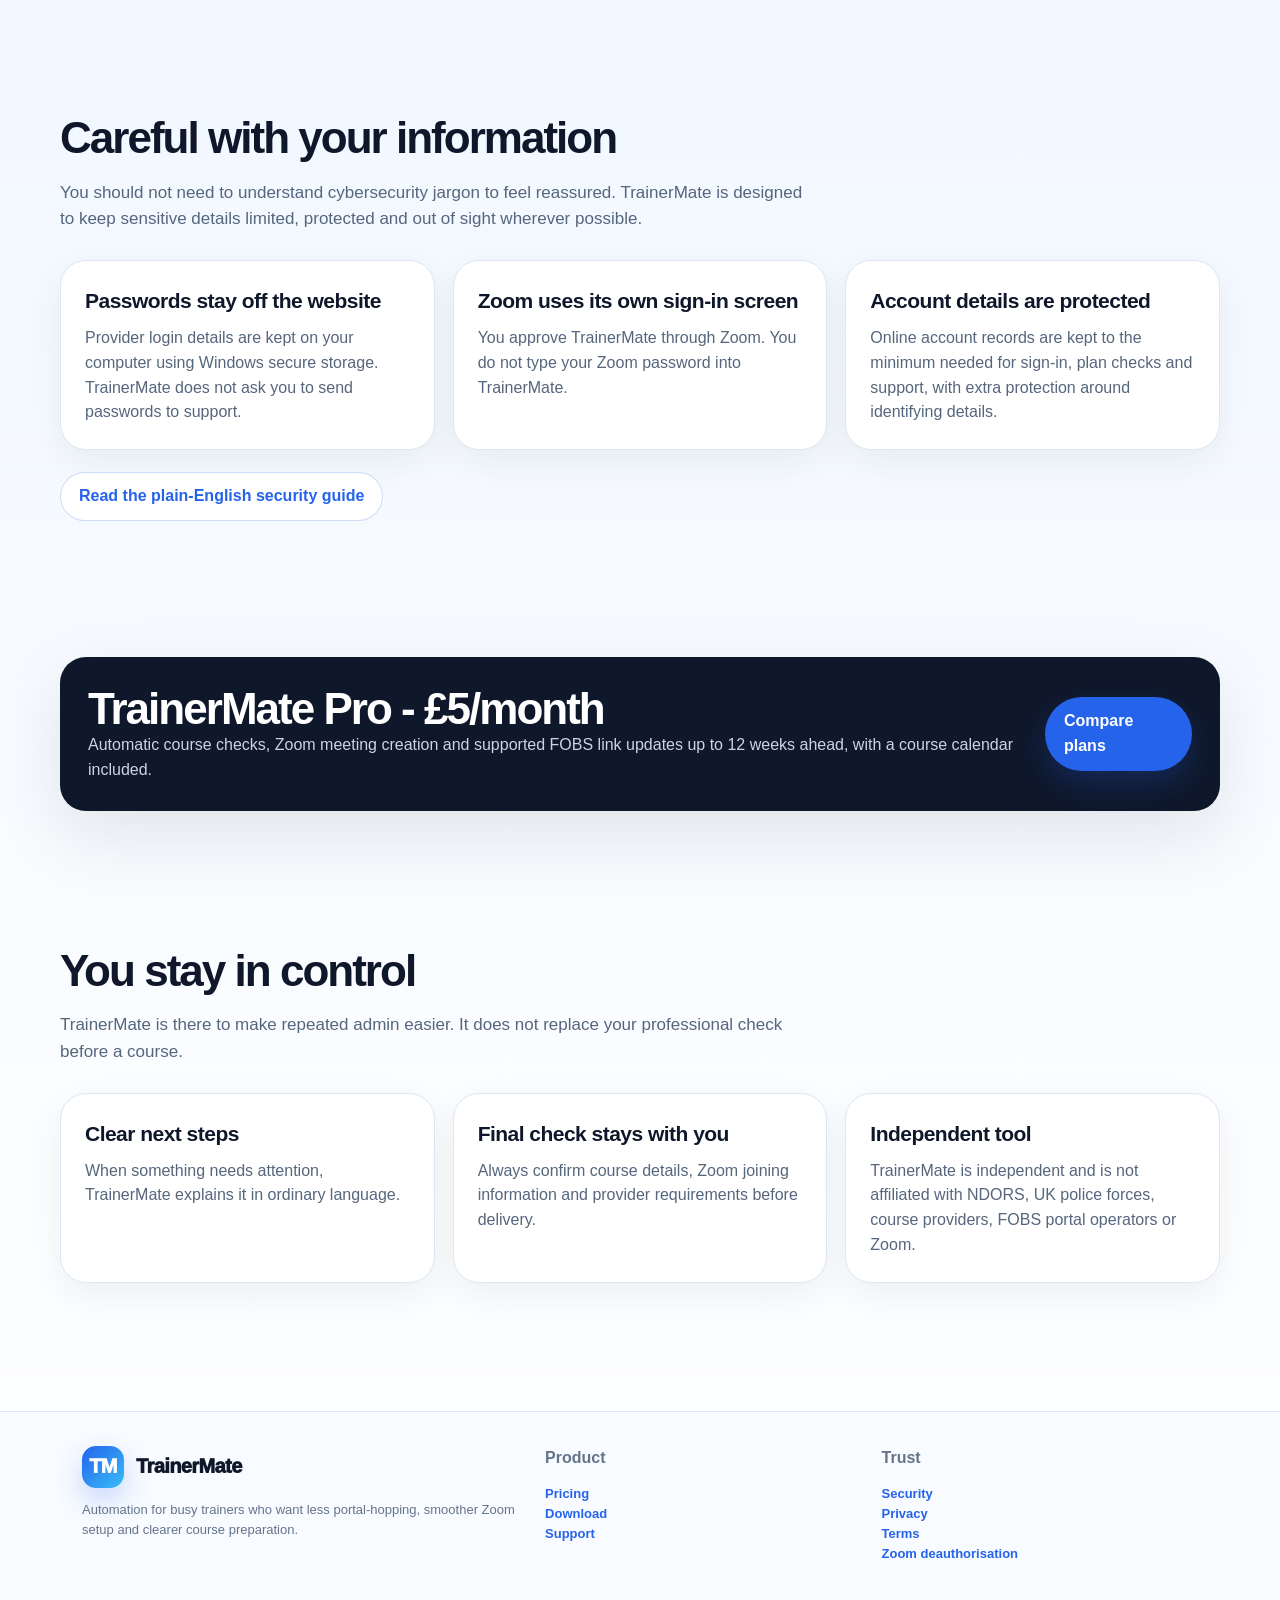
==== commit 89cc0282: "Add narrated setup video and illustrated user guide" ====
--- a/index.html
+++ b/index.html
@@ -2,11 +2,11 @@
 
 
 .badge-line{display:flex;gap:10px;flex-wrap:wrap;margin-top:18px}.badge-line span{background:#eff6ff;border:1px solid rgba(37,99,235,.16);color:#1d4ed8;border-radius:999px;padding:8px 12px;font-weight:850;font-size:13px}.mini-list{display:grid;gap:10px;margin-top:14px}.mini-list div{background:#f8fbff;border:1px solid var(--line);border-radius:16px;padding:12px;color:#3b4b62}.timeline{display:grid;gap:12px;margin-top:24px}.timeline div{background:white;border:1px solid var(--line);border-radius:20px;padding:16px}.timeline b{display:block;margin-bottom:4px}.muted{color:#64748b}.center-actions{display:flex;gap:12px;flex-wrap:wrap;margin-top:22px}.quote{font-size:20px;line-height:1.45;color:#334155;background:#f8fbff;border:1px solid var(--line);border-radius:24px;padding:22px}.table-card{overflow:auto}.compare{width:100%;border-collapse:collapse}.compare th,.compare td{border-bottom:1px solid var(--line);padding:13px;text-align:left;vertical-align:top}.compare th{color:#0f172a}.compare td{color:#475569}.compare tr:last-child td{border-bottom:0}
-</style></head><body><header class="top"><div class="wrap nav"><a class="brand" href="index.html"><span class="logo">TM</span><span>TrainerMate</span></a><nav class="links"><a href="pricing.html">Pricing</a><a href="security.html">Security</a><a href="https://apps.microsoft.com/detail/9MWHCG72WP2N?mode=direct">Download</a><a href="support.html">Support</a></nav></div></header><main>
-<section class="wrap hero"><div><span class="kicker">Automated Zoom and FOBS setup for trainers</span><h1>Zoom meetings created. FOBS links added.</h1><p class="lead">TrainerMate checks your upcoming courses, creates the Zoom meetings you need and adds the joining details to supported FOBS records. Existing links are checked first to help prevent duplicates.</p><div class="hero-actions"><a class="btn" href="https://apps.microsoft.com/detail/9MWHCG72WP2N?mode=direct">Install TrainerMate</a><a class="btn soft" href="pricing.html">See Free vs Full</a></div><div class="trust"><div>Create Zoom meetings for upcoming courses</div><div>Add joining details to supported FOBS records</div><div>Check existing links before making changes</div></div></div><div class="mock"><div class="screen"><div class="screen-top"><span></span><span></span><span></span></div><div class="status-grid"><div class="status-card"><small>Automatic checks</small><strong>Running</strong></div><div class="status-card"><small>Looking ahead</small><strong>12 weeks</strong></div></div><div class="course"><b>NSAC - 15 May, 09:00</b><span>Zoom created - FOBS joining details added</span></div><div class="course"><b>Motorway Awareness - 16 May, 14:00</b><span>Existing Zoom meeting checked - no duplicate created</span></div><div class="course"><b>What's Driving Us - 20 May, 18:30</b><span>FOBS link verified - everything looks in order</span></div><div class="course"><b>Additional benefit: certificates</b><span>Expiry reminder shown early</span></div></div></div></section>
+</style></head><body><header class="top"><div class="wrap nav"><a class="brand" href="index.html"><span class="logo">TM</span><span>TrainerMate</span></a><nav class="links"><a href="get-started.html">Get started</a><a href="pricing.html">Pricing</a><a href="security.html">Security</a><a href="https://apps.microsoft.com/detail/9MWHCG72WP2N?mode=direct">Download</a><a href="support.html">Support</a></nav></div></header><main>
+<section class="wrap hero"><div><span class="kicker">Automated Zoom and FOBS setup for trainers</span><h1>Zoom meetings created. FOBS links added.</h1><p class="lead">TrainerMate checks your upcoming courses, creates the Zoom meetings you need and adds the joining details to supported FOBS records. Existing links are checked first to help prevent duplicates.</p><div class="hero-actions"><a class="btn" href="https://apps.microsoft.com/detail/9MWHCG72WP2N?mode=direct">Install TrainerMate</a><a class="btn soft" href="get-started.html">Watch the setup guide</a></div><div class="trust"><div>Create Zoom meetings for upcoming courses</div><div>Add joining details to supported FOBS records</div><div>Check existing links before making changes</div></div></div><div class="mock"><div class="screen"><div class="screen-top"><span></span><span></span><span></span></div><div class="status-grid"><div class="status-card"><small>Automatic checks</small><strong>Running</strong></div><div class="status-card"><small>Looking ahead</small><strong>12 weeks</strong></div></div><div class="course"><b>NSAC - 15 May, 09:00</b><span>Zoom created - FOBS joining details added</span></div><div class="course"><b>Motorway Awareness - 16 May, 14:00</b><span>Existing Zoom meeting checked - no duplicate created</span></div><div class="course"><b>What's Driving Us - 20 May, 18:30</b><span>FOBS link verified - everything looks in order</span></div><div class="course"><b>Certificates: coming soon</b><span>Use your provider portal in the current release</span></div></div></div></section>
 <section class="wrap section"><h2>From booked course to ready Zoom link</h2><p class="intro">TrainerMate handles the repeated steps between your provider portal and Zoom, while keeping you informed in plain English.</p><div class="grid3"><div class="card"><div class="icon">1</div><h3>Find upcoming courses</h3><p>TrainerMate checks supported provider portals and brings your upcoming course records into one clear dashboard.</p></div><div class="card"><div class="icon">2</div><h3>Create the right Zoom meeting</h3><p>When a course needs a meeting, TrainerMate creates it using the linked Zoom account and checks stable meeting details to avoid duplicates.</p></div><div class="card"><div class="icon">3</div><h3>Add the FOBS joining details</h3><p>TrainerMate adds the verified Zoom link, meeting ID and passcode to supported FOBS records, then checks that the details match.</p></div></div></section>
-<section class="wrap section"><h2>An additional benefit: certificate management</h2><p class="intro">Alongside its core Zoom and FOBS automation, TrainerMate can help keep provider certificate records organised.</p><div class="grid3"><div class="card"><h3>Early reminders</h3><p>See expiry warnings before they become an urgent job.</p></div><div class="card"><h3>Upload where supported</h3><p>Send a certificate to linked supported providers without repeating the same admin from scratch.</p></div><div class="card"><h3>A clearer overview</h3><p>Check what is current, what needs attention and what has already been handled.</p></div></div></section>
+<section class="wrap section"><h2>New to TrainerMate?</h2><p class="intro">Follow the narrated setup video and illustrated PDF guide. Learn how to connect Zoom and FOBS, check courses and pay for Pro.</p><div class="center-actions"><a class="btn" href="get-started.html">Get started</a><a class="btn soft" href="assets/guides/TrainerMate-Get-Started-Guide.pdf">Download user guide</a></div><p class="small">Certificates are Coming soon in the current Windows release.</p></section>
 <section class="wrap section"><h2>Careful with your information</h2><p class="intro">You should not need to understand cybersecurity jargon to feel reassured. TrainerMate is designed to keep sensitive details limited, protected and out of sight wherever possible.</p><div class="grid3"><div class="card"><h3>Passwords stay off the website</h3><p>Provider login details are kept on your computer using Windows secure storage. TrainerMate does not ask you to send passwords to support.</p></div><div class="card"><h3>Zoom uses its own sign-in screen</h3><p>You approve TrainerMate through Zoom. You do not type your Zoom password into TrainerMate.</p></div><div class="card"><h3>Account details are protected</h3><p>Online account records are kept to the minimum needed for sign-in, plan checks and support, with extra protection around identifying details.</p></div></div><div class="center-actions"><a class="btn soft" href="security.html">Read the plain-English security guide</a></div></section>
-<section class="wrap section"><div class="banner"><div><h2 style="margin:0;color:white">TrainerMate Full - &pound;5/month</h2><p>Automatic course checks, Zoom meeting creation and supported FOBS link updates up to 12 weeks ahead, with certificate management included.</p></div><a class="btn" href="pricing.html">Compare plans</a></div></section>
+<section class="wrap section"><div class="banner"><div><h2 style="margin:0;color:white">TrainerMate Pro - &pound;5/month</h2><p>Automatic course checks, Zoom meeting creation and supported FOBS link updates up to 12 weeks ahead, with a course calendar included.</p></div><a class="btn" href="pricing.html">Compare plans</a></div></section>
 <section class="wrap section"><h2>You stay in control</h2><p class="intro">TrainerMate is there to make repeated admin easier. It does not replace your professional check before a course.</p><div class="grid3"><div class="card"><h3>Clear next steps</h3><p>When something needs attention, TrainerMate explains it in ordinary language.</p></div><div class="card"><h3>Final check stays with you</h3><p>Always confirm course details, Zoom joining information and provider requirements before delivery.</p></div><div class="card"><h3>Independent tool</h3><p>TrainerMate is independent and is not affiliated with NDORS, UK police forces, course providers, FOBS portal operators or Zoom.</p></div></div></section>
 </main><footer class="footer"><div class="wrap footer-grid"><div><a class="brand" href="index.html"><span class="logo">TM</span><span>TrainerMate</span></a><p class="small" style="margin-top:12px">Automation for busy trainers who want less portal-hopping, smoother Zoom setup and clearer course preparation.</p></div><div><b>Product</b><p class="small"><a href="pricing.html">Pricing</a><br><a href="https://apps.microsoft.com/detail/9MWHCG72WP2N?mode=direct">Download</a><br><a href="support.html">Support</a></p></div><div><b>Trust</b><p class="small"><a href="security.html">Security</a><br><a href="privacy.html">Privacy</a><br><a href="terms.html">Terms</a><br><a href="zoom-deauthorization.html">Zoom deauthorisation</a></p></div></div></footer><script src="./assets/site-refresh.js?v=20260813-4"></script></body></html>
